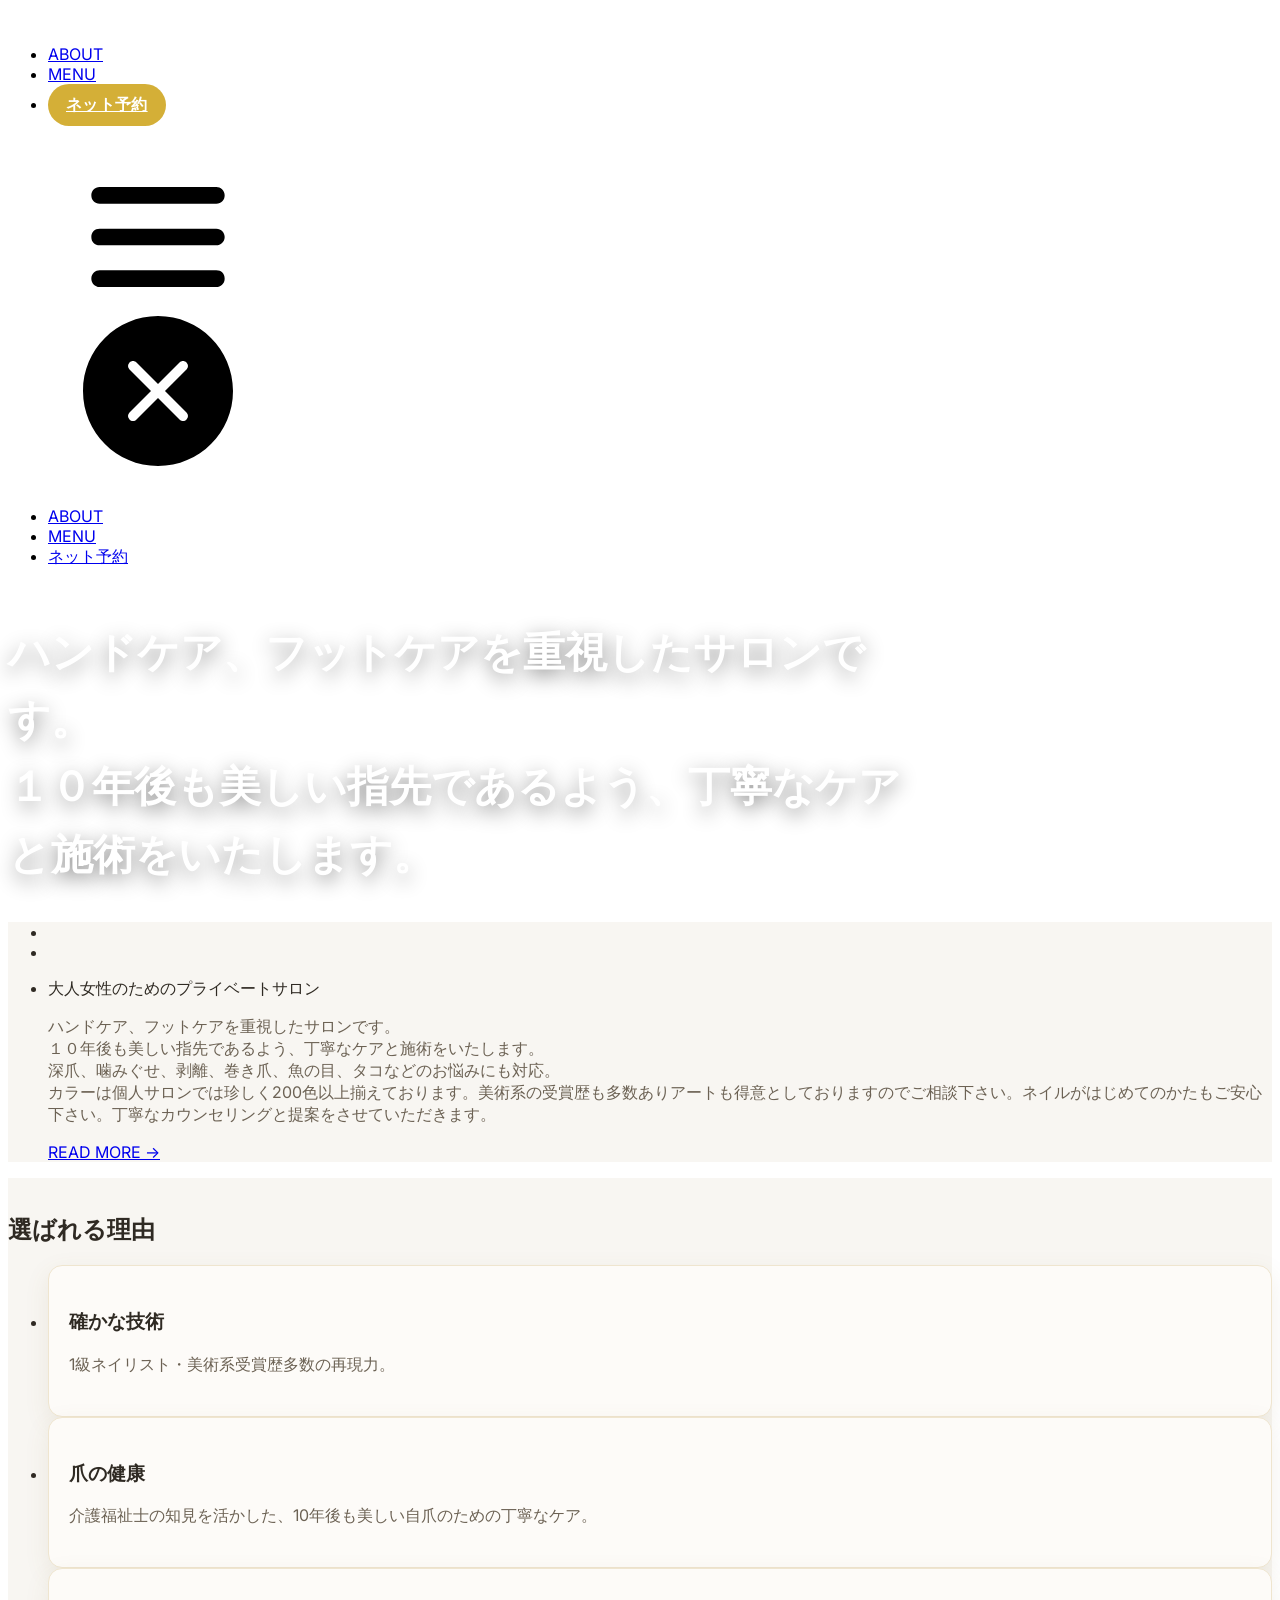
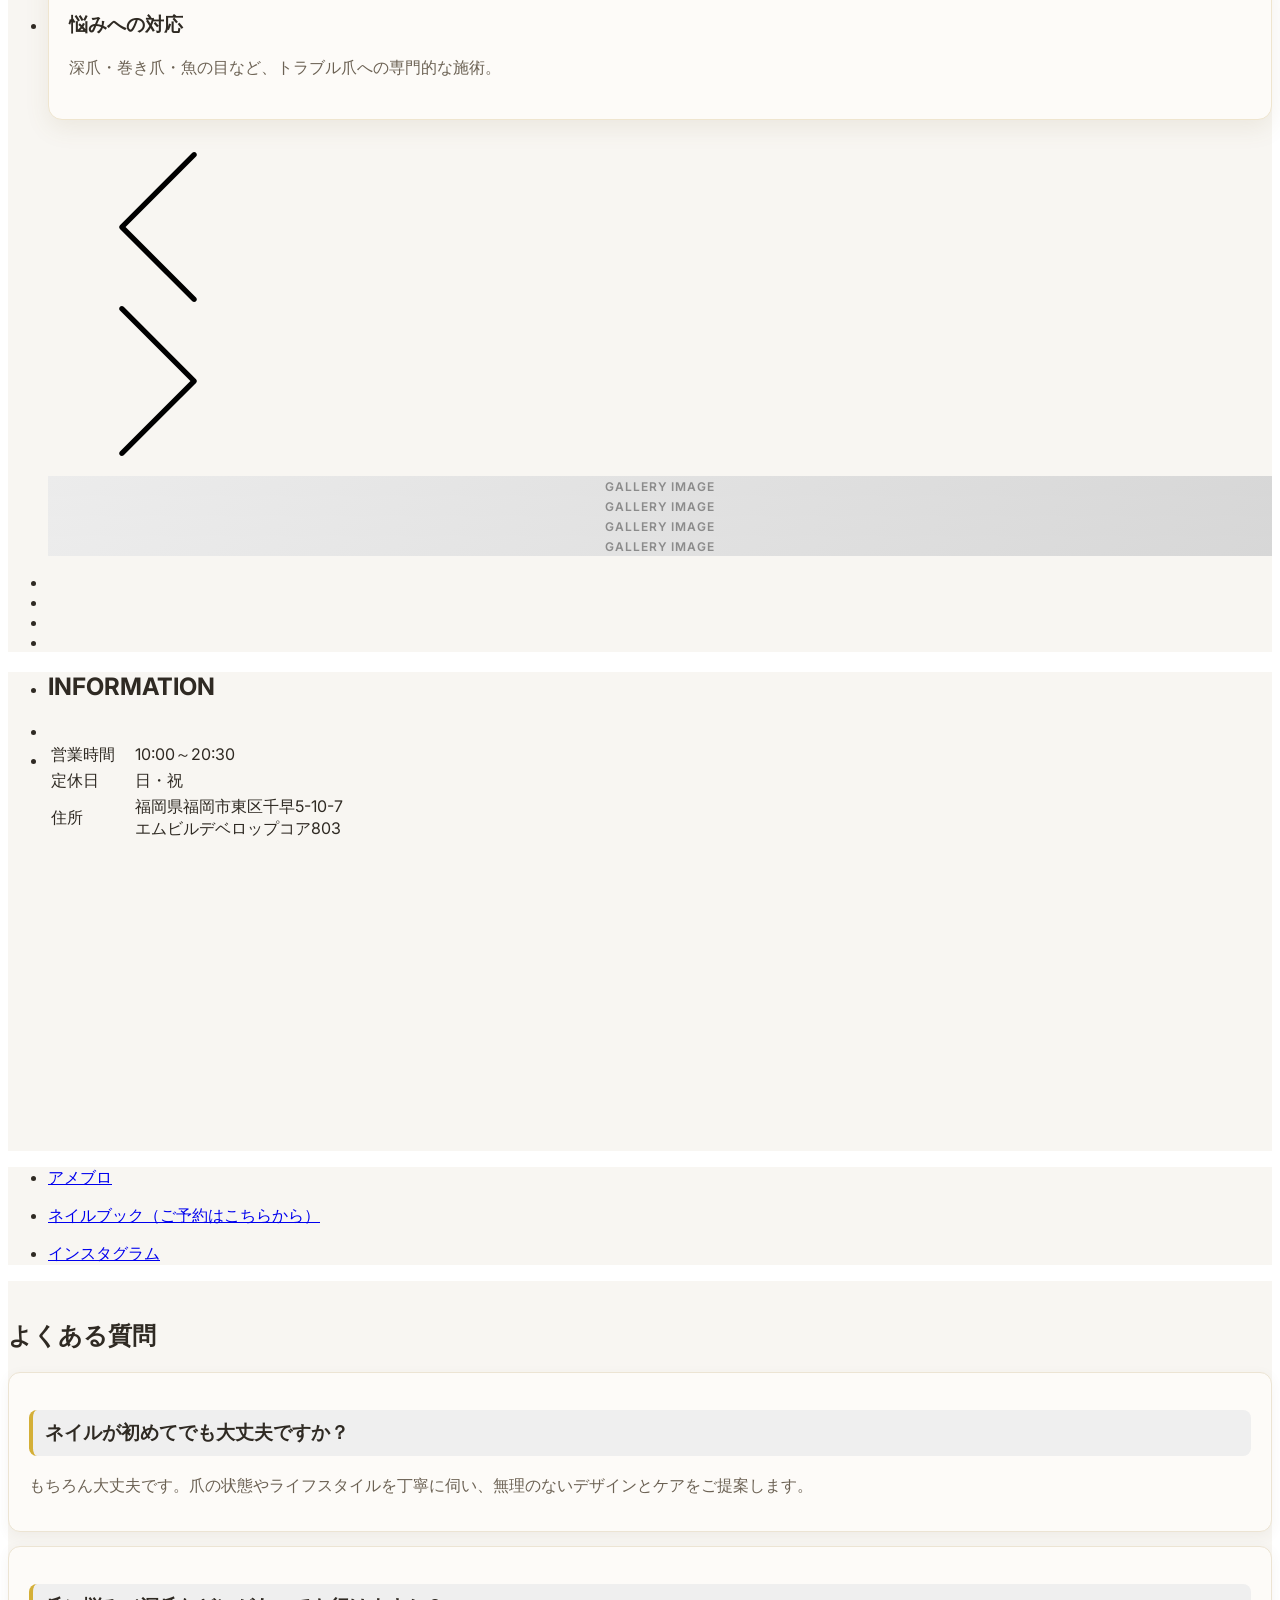
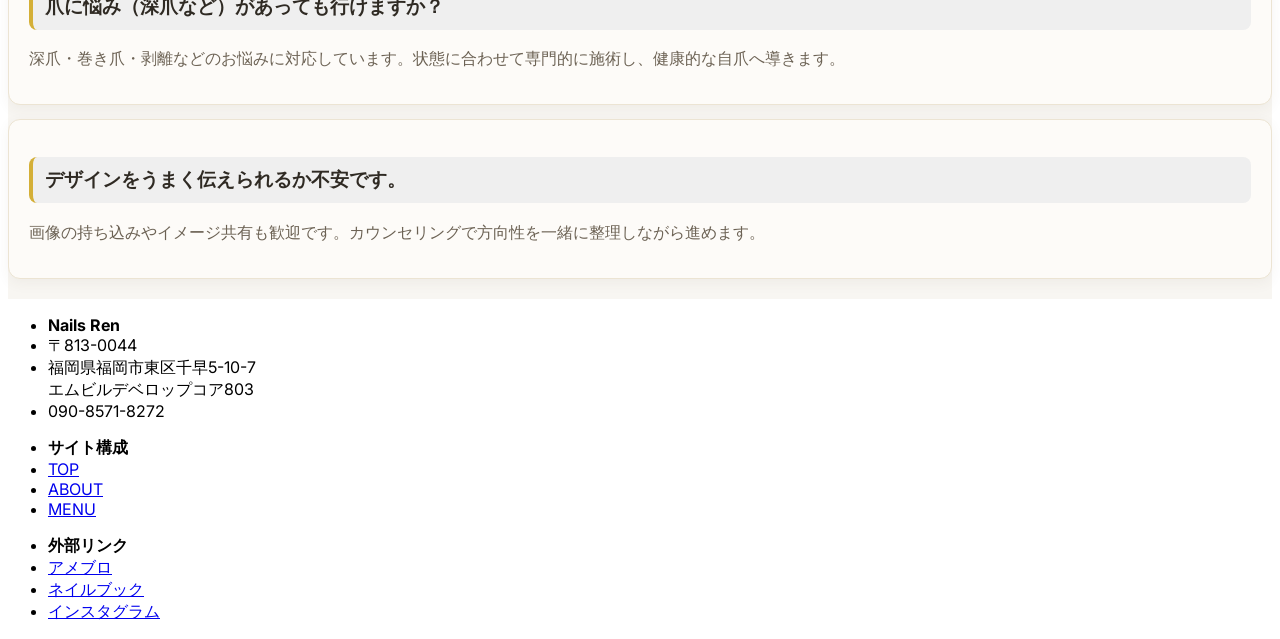
==== index.html @ 0225f2dd "Add files via upload" ====
<!doctype html>
<html>
<head>
  <meta charset="UTF-8">
  <meta name="viewport" content="width=device-width, height=device-height, initial-scale=1.0">
  <meta name="apple-mobile-web-app-capable" content="yes" />
  <base href="./">
  <title>TOP - Nails Ren</title>
  <meta property="og:title" content="TOP - Nails Ren" />
  <meta name="twitter:title" content="TOP - Nails Ren" />
  <meta name="description" content="ハンドケア、フットケアを重視したサロンです。１０年後も美しい指先であるよう、丁寧なケアと施術をいたします。" />
  <meta name="og:description" content="ハンドケア、フットケアを重視したサロンです。１０年後も美しい指先であるよう、丁寧なケアと施術をいたします。" />
  <meta name="twitter:description" content="ハンドケア、フットケアを重視したサロンです。１０年後も美しい指先であるよう、丁寧なケアと施術をいたします。" />
  <meta property="og:type" content="website" />
  <link rel="preconnect" href="https://fonts.gstatic.com/" crossorigin>
  <link href="css/slides.min.css?508341" rel="stylesheet" type="text/css">
  <link rel="stylesheet" as="font" href="https://fonts.googleapis.com/css?family=Inter:100,200,300,400,500,600,700,800,900|Material+Icons&display=swap"/>
  <style>
    .slides { font-family: 'Inter', sans-serif; }
  </style>
  <link href="nails-ren.css" rel="stylesheet" type="text/css">
</head>
<body class="slides scroll animated noPreload">
<svg id="customSvgLibrary" xmlns="http://www.w3.org/2000/svg" style="display:none">
  <symbol id="close" viewBox="0 0 30 30"><path d="M15 0c-8.3 0-15 6.7-15 15s6.7 15 15 15 15-6.7 15-15-6.7-15-15-15zm5.7 19.3c.4.4.4 1 0 1.4-.2.2-.4.3-.7.3s-.5-.1-.7-.3l-4.3-4.3-4.3 4.3c-.2.2-.4.3-.7.3s-.5-.1-.7-.3c-.4-.4-.4-1 0-1.4l4.3-4.3-4.3-4.3c-.4-.4-.4-1 0-1.4s1-.4 1.4 0l4.3 4.3 4.3-4.3c.4-.4 1-.4 1.4 0s.4 1 0 1.4l-4.3 4.3 4.3 4.3z"/></symbol>
  <symbol id="arrow-left" viewBox="0 0 29 56"><path d="M28.7.3c.4.4.4 1 0 1.4l-26.3 26.3 26.3 26.3c.4.4.4 1 0 1.4-.4.4-1 .4-1.4 0l-27-27c-.4-.4-.4-1 0-1.4l27-27c.3-.3 1-.4 1.4 0z"/></symbol>
  <symbol id="arrow-right" viewBox="0 0 29 56"><path d="M.3 55.7c-.4-.4-.4-1 0-1.4l26.3-26.3-26.3-26.3c-.4-.4-.4-1 0-1.4.4-.4 1-.4 1.4 0l27 27c.4.4.4 1 0 1.4l-27 27c-.3.3-1 .4-1.4 0z"/></symbol>
  <symbol id="menu" viewBox="0 0 18 18"><path d="M16 5h-14c-.6 0-1-.4-1-1 0-.5.4-1 1-1h14c.5 0 1 .4 1 1s-.4 1-1 1zm-14 5h14c.5 0 1-.4 1-1 0-.5-.4-1-1-1h-14c-.6 0-1 .4-1 1s.4 1 1 1zm14 3h-14c-.5 0-1 .4-1 1 0 .5.4 1 1 1h14c.5 0 1-.4 1-1s-.4-1-1-1z"/></symbol>
</svg>

<nav class="panel top white">
  <div class="sections desktop">
    <div class="left">
      <a href="index.html" class="boldest header-logo">
        <img src="./assets/img/logo.png" style="height: 50px;" alt="">
      </a>
    </div>
    <div class="right">
      <ul class="menu">
        <li class="bold"><a href="about.html">ABOUT</a></li>
        <li class="bold"><a href="menu.html">MENU</a></li>
        <li><a class="header-booking-btn bold" href="https://nailbook.jp/nail-salon/22773" target="_blank" rel="noopener noreferrer">ネット予約</a></li>
      </ul>
    </div>
  </div>
  <div class="sections compact hidden">
    <div class="left">
      <a href="index.html">
        <img src="./assets/img/logo.png" style="height: 50px;" alt="">
      </a>
    </div>
    <div class="right"><span class="button actionButton sidebarTrigger" data-sidebar-id="1"><svg><use xmlns:xlink="http://www.w3.org/1999/xlink" xlink:href="#menu"></use></svg></span></div>
  </div>
</nav>

<nav class="sidebar" data-sidebar-id="1">
  <div class="close"><svg><use xmlns:xlink="http://www.w3.org/1999/xlink" xlink:href="#close"></use></svg></div>
  <div class="content">
    <a href="index.html" class="logo">
      <img src="./assets/img/logo_w.png" style="height: 50px;" alt="">
    </a>
    <ul class="mainMenu margin-top-3">
      <li class="bold"><a href="about.html">ABOUT</a></li>
      <li class="bold"><a href="menu.html">MENU</a></li>
      <li class="bold"><a href="https://nailbook.jp/nail-salon/22773" target="_blank" rel="noopener noreferrer">ネット予約</a></li>
    </ul>
  </div>
</nav>

<section class="slide fade-6">
  <div class="content">
    <div class="container">
      <div class="wrap">
        <div class="fix-10-12">
          <div class="fix-3-12 margin-bottom-2">
            <div class="wide ae-1 fromCenter boldest logo">
              <img src="./assets/img/logo_w.png" alt="">
            </div>
          </div>
          <h1 class="hero-copy ae-2 fromBottom">
            ハンドケア、フットケアを重視したサロンです。<br>
            １０年後も美しい指先であるよう、丁寧なケアと施術をいたします。
          </h1>
        </div>
      </div>
    </div>
  </div>
  <div class="background" style="background-image:url(./assets/img/top_large.jpg)"></div>
</section>

<section class="slide whiteSlide autoHeight">
  <div class="content">
    <div class="container">
      <div class="wrap">
        <div class="fix-12-12">
          <ul class="flex fixedSpaces">
            <li class="col-6-12">
              <div class="rounded shadow ae-5 fromCenter margin-bottom-tablet-4 thumbnail image-fallback-container" data-placeholder-label="Salon Photo">
                <img class="wide fallback-image" src="./assets/img/owner.jpg" alt=""/>
              </div>
            </li>
            <li class="col-1-12"></li>
            <li class="col-5-12 left">
              <p class="ae-2 fromLeft large bold margin-bottom-1">大人女性のためのプライベートサロン</p>
              <p class="ae-3 fromLeft small margin-bottom-3"><span class="opacity-8">
                ハンドケア、フットケアを重視したサロンです。<br>
                １０年後も美しい指先であるよう、丁寧なケアと施術をいたします。<br>
                深爪、噛みぐせ、剥離、巻き爪、魚の目、タコなどのお悩みにも対応。<br>
                カラーは個人サロンでは珍しく200色以上揃えております。美術系の受賞歴も多数ありアートも得意としておりますのでご相談下さい。ネイルがはじめてのかたもご安心下さい。丁寧なカウンセリングと提案をさせていただきます。
              </span></p>
              <a href="about.html" class="button main-color rounded crop ae-4 fromCenter bolder">READ MORE →</a>
            </li>
          </ul>
        </div>
      </div>
    </div>
  </div>
</section>

<section class="slide whiteSlide autoHeight strengths-slide">
  <div class="content">
    <div class="container">
      <div class="wrap">
        <div class="fix-12-12">
          <h2 class="ae-1 fromLeft margin-bottom-3">選ばれる理由</h2>
          <ul class="flex fixedSpaces">
            <li class="col-4-12 margin-bottom-tablet-2">
              <div class="strength-card ae-2 fromBottom">
                <ion-icon name="ribbon-outline" class="strength-icon"></ion-icon>
                <h3 class="small bold margin-top-1 margin-bottom-1">確かな技術</h3>
                <p class="small opacity-8 margin-bottom-0">1級ネイリスト・美術系受賞歴多数の再現力。</p>
              </div>
            </li>
            <li class="col-4-12 margin-bottom-tablet-2">
              <div class="strength-card ae-3 fromBottom">
                <ion-icon name="leaf-outline" class="strength-icon"></ion-icon>
                <h3 class="small bold margin-top-1 margin-bottom-1">爪の健康</h3>
                <p class="small opacity-8 margin-bottom-0">介護福祉士の知見を活かした、10年後も美しい自爪のための丁寧なケア。</p>
              </div>
            </li>
            <li class="col-4-12">
              <div class="strength-card ae-4 fromBottom">
                <ion-icon name="medkit-outline" class="strength-icon"></ion-icon>
                <h3 class="small bold margin-top-1 margin-bottom-1">悩みへの対応</h3>
                <p class="small opacity-8 margin-bottom-0">深爪・巻き爪・魚の目など、トラブル爪への専門的な施術。</p>
              </div>
            </li>
          </ul>
        </div>
      </div>
    </div>
  </div>
</section>

<section class="slide whiteSlide autoHeight">
  <div class="content">
    <div class="container">
      <div class="wrap">
        <div class="fix-7-12 noSelect">
          <div class="relative">
            <div class="leftControl-82 ae-5 fromLeft" data-slider-id="82" data-slider-action="prev"><svg><use xmlns:xlink="http://www.w3.org/1999/xlink" xlink:href="#arrow-left"></use></svg></div>
            <div class="rightControl-82 ae-5 fromRight" data-slider-id="82" data-slider-action="next"><svg><use xmlns:xlink="http://www.w3.org/1999/xlink" xlink:href="#arrow-right"></use></svg></div>
            <ul class="slider clickable animated margin-bottom-2 ae-1 fadeIn" data-slider-id="82">
              <li class="selected image-fallback-container" data-placeholder-label="Gallery Image"><img class="fallback-image" src="assets/img/image1.jpg" alt=""/></li>
              <li class="image-fallback-container" data-placeholder-label="Gallery Image"><img class="fallback-image" src="assets/img/image2.jpg" alt=""/></li>
              <li class="image-fallback-container" data-placeholder-label="Gallery Image"><img class="fallback-image" src="assets/img/image3.jpg" alt=""/></li>
              <li class="image-fallback-container" data-placeholder-label="Gallery Image"><img class="fallback-image" src="assets/img/image4.jpg" alt=""/></li>
            </ul>
            <ul class="controller dots ae-3 fromBottom" data-slider-id="82">
              <li class="dot selected"></li>
              <li class="dot"></li>
              <li class="dot"></li>
              <li class="dot"></li>
            </ul>
          </div>
        </div>
      </div>
    </div>
  </div>
</section>

<section class="slide whiteSlide autoHeight">
  <div class="content">
    <div class="container">
      <div class="wrap">
        <div class="fix-12-12">
          <ul class="flex fixedSpaces verticalCenter">
            <li class="col-4-12">
              <h2 class="ae-1 margin-bottom-tablet-4">INFORMATION</h2>
            </li>
            <li class="col-1-12"></li>
            <li class="col-7-12 left">
              <table class="wide">
                <tr class="ae-2">
                  <td class="padding-top-1 padding-bottom-1" style="width: 80px;">営業時間</td>
                  <td class="padding-left-1">10:00～20:30</td>
                </tr>
                <tr class="ae-2">
                  <td class="padding-top-1 padding-bottom-1" style="width: 80px;">定休日</td>
                  <td class="padding-left-1">日・祝</td>
                </tr>
                <tr class="ae-4">
                  <td class="padding-top-1 padding-bottom-1" style="width: 80px;">住所</td>
                  <td class="padding-left-1">福岡県福岡市東区千早5-10-7<br>エムビルデベロップコア803</td>
                </tr>
                <tr class="ae-6">
                  <td colspan="2">
                    <iframe class="map wide margin-top-3" src="https://www.google.com/maps/embed?pb=!1m18!1m12!1m3!1d3321.06099990954!2d130.4388002152047!3d33.65558128071569!2m3!1f0!2f0!3f0!3m2!1i1024!2i768!4f13.1!3m3!1m2!1s0x0%3A0x59af161907b62583!2zMzPCsDM5JzIwLjEiTiAxMzDCsDI2JzI3LjYiRQ!5e0!3m2!1sja!2sjp!4v1637389106000!5m2!1sja!2sjp" frameborder="0" style="border:0; height: 300px;" allowfullscreen="" aria-hidden="false" tabindex="0"></iframe>
                  </td>
                </tr>
              </table>
            </li>
          </ul>
        </div>
      </div>
    </div>
  </div>
  <div class="background" style="background-color:var(--main-color)"></div>
</section>

<section class="slide whiteSlide autoHeight">
  <div class="content">
    <div class="container">
      <div class="wrap">
        <div class="fix-12-12">
          <ul class="flex fixedSpaces verticalCenter">
            <li class="col-4-12 margin-bottom-3">
              <a class="shadow rounded wide left padding-2" style="display: block;" target="_blank" href="https://ameblo.jp/nailsren/">
                <ion-icon name="newspaper-outline" class="link-icon"></ion-icon>
                <p class="smaller margin-bottom-0 bold">アメブロ</p>
              </a>
            </li>
            <li class="col-4-12 margin-bottom-3">
              <a class="shadow rounded wide left padding-2" style="display: block;" target="_blank" href="https://nailbook.jp/nail-salon/22773">
                <ion-icon name="book-outline" class="link-icon"></ion-icon>
                <p class="smaller margin-bottom-0 bold">ネイルブック（ご予約はこちらから）</p>
              </a>
            </li>
            <li class="col-4-12 margin-bottom-3">
              <a class="shadow rounded wide left padding-2" style="display: block;" target="_blank" href="https://www.instagram.com/ryoko_nailsren/?hl=ja">
                <ion-icon name="logo-instagram" class="link-icon"></ion-icon>
                <p class="smaller margin-bottom-0 bold">インスタグラム</p>
              </a>
            </li>
          </ul>
        </div>
      </div>
    </div>
  </div>
</section>

<section class="slide whiteSlide autoHeight faq-section">
  <div class="content">
    <div class="container">
      <div class="wrap">
        <div class="fix-10-12">
          <h2 class="ae-1 fromLeft margin-bottom-2">よくある質問</h2>
          <div class="faq-item ae-2 fromBottom">
            <h3 class="small bold margin-bottom-1">ネイルが初めてでも大丈夫ですか？</h3>
            <p class="small opacity-8 margin-bottom-0">もちろん大丈夫です。爪の状態やライフスタイルを丁寧に伺い、無理のないデザインとケアをご提案します。</p>
          </div>
          <div class="faq-item ae-3 fromBottom">
            <h3 class="small bold margin-bottom-1">爪に悩み（深爪など）があっても行けますか？</h3>
            <p class="small opacity-8 margin-bottom-0">深爪・巻き爪・剥離などのお悩みに対応しています。状態に合わせて専門的に施術し、健康的な自爪へ導きます。</p>
          </div>
          <div class="faq-item ae-4 fromBottom">
            <h3 class="small bold margin-bottom-1">デザインをうまく伝えられるか不安です。</h3>
            <p class="small opacity-8 margin-bottom-0">画像の持ち込みやイメージ共有も歓迎です。カウンセリングで方向性を一緒に整理しながら進めます。</p>
          </div>
        </div>
      </div>
    </div>
  </div>
</section>

<footer>
  <div class="flex footer-list">
    <ul class="col-4-12 padding-top-3 padding-bottom-3">
      <li class="padding-bottom-1"><strong>Nails Ren</strong></li>
      <li class="opacity-8">〒813-0044</li>
      <li class="opacity-8">福岡県福岡市東区千早5-10-7<br>エムビルデベロップコア803</li>
      <li class="opacity-8">090-8571-8272</li>
    </ul>
    <ul class="col-4-12 padding-top-3 padding-bottom-3">
      <li class="padding-bottom-1"><strong>サイト構成</strong></li>
      <li class="opacity-8"><a href="index.html">TOP</a></li>
      <li class="opacity-8"><a href="about.html">ABOUT</a></li>
      <li class="opacity-8"><a href="menu.html">MENU</a></li>
    </ul>
    <ul class="col-4-12 padding-top-3 padding-bottom-3">
      <li class="padding-bottom-1"><strong>外部リンク</strong></li>
      <li class="opacity-8"><a href="https://ameblo.jp/nailsren/" target="_blank">アメブロ</a></li>
      <li class="opacity-8"><a href="https://nailbook.jp/nail-salon/22773" target="_blank">ネイルブック</a></li>
      <li class="opacity-8"><a href="https://www.instagram.com/ryoko_nailsren/?hl=ja" target="_blank">インスタグラム</a></li>
    </ul>
  </div>
</footer>

<nav class="mobile-floating-menu">
  <a href="https://nailbook.jp/nail-salon/22773" target="_blank" rel="noopener noreferrer">
    <ion-icon name="calendar-outline"></ion-icon>
    <span>予約</span>
  </a>
  <a href="menu.html">
    <ion-icon name="grid-outline"></ion-icon>
    <span>メニュー</span>
  </a>
  <a href="https://www.instagram.com/ryoko_nailsren/?hl=ja" target="_blank" rel="noopener noreferrer">
    <ion-icon name="chatbubble-ellipses-outline"></ion-icon>
    <span>公式LINE/Instagram</span>
  </a>
</nav>

<script src="https://ajax.googleapis.com/ajax/libs/jquery/3.4.1/jquery.min.js"></script>
<script src="js/slides.min.js?508341" type="text/javascript"></script>
<script>
  document.addEventListener("DOMContentLoaded", function () {
    var fallbackImages = document.querySelectorAll(".fallback-image");
    fallbackImages.forEach(function (img) {
      img.addEventListener("error", function () {
        var container = img.closest(".image-fallback-container");
        if (container) {
          container.classList.add("is-missing-image");
        }
      }, { once: true });

      if (img.complete && img.naturalWidth === 0) {
        var container = img.closest(".image-fallback-container");
        if (container) {
          container.classList.add("is-missing-image");
        }
      }
    });
  });
</script>
<script type="module" src="https://unpkg.com/ionicons@5.5.2/dist/ionicons/ionicons.esm.js"></script>
<script nomodule src="https://unpkg.com/ionicons@5.5.2/dist/ionicons/ionicons.js"></script>

</body>
</html>
---- nails-ren.css ----
:root {
  --bg-offwhite: #f8f6f2;
  --surface-offwhite: #fdfbf8;
  --text-main: #2f2a23;
  --text-sub: #6c6254;
  --accent-gold: #d4af37;
  --accent-gold-soft: #e4c86f;
  --accent-gold-deep: #b8952f;
  --booking-color: var(--accent-gold);
  --booking-color-hover: var(--accent-gold-soft);
}

.whiteSlide {
  background: var(--bg-offwhite);
  color: var(--text-main);
}

.whiteSlide .opacity-8 {
  color: var(--text-sub);
  opacity: 1;
}

.header-booking-btn {
  display: inline-block;
  padding: 10px 18px;
  border-radius: 999px;
  background: var(--booking-color);
  color: #fff !important;
  font-weight: 700;
  letter-spacing: 0.02em;
  transition: background 0.2s ease, transform 0.2s ease;
}

.header-booking-btn:hover {
  background: var(--booking-color-hover);
  transform: translateY(-1px);
}

.hero-copy {
  color: #fff;
  font-weight: 700;
  line-height: 1.6;
  text-shadow: 0 6px 20px rgba(0, 0, 0, 0.45);
  font-size: clamp(22px, 3.5vw, 42px);
  margin-top: 14px;
  max-width: 920px;
}

.strengths-slide .wrap {
  padding-top: 16px;
  padding-bottom: 16px;
}

.strength-card {
  height: 100%;
  border: 1px solid #efe5cf;
  border-radius: 14px;
  background: var(--surface-offwhite);
  box-shadow: 0 8px 24px rgba(130, 110, 60, 0.1);
  padding: 24px 20px;
}

.strength-icon {
  font-size: 34px;
  color: var(--accent-gold-deep);
}

.faq-section .wrap {
  padding-top: 20px;
  padding-bottom: 20px;
}

.faq-item {
  border: 1px solid #ece4d3;
  border-radius: 12px;
  background: var(--surface-offwhite);
  padding: 18px 20px;
  margin-bottom: 14px;
  box-shadow: 0 4px 14px rgba(85, 71, 44, 0.06);
}

.faq-item h3 {
  background: #efefef;
  border-left: 4px solid var(--accent-gold);
  border-radius: 8px;
  padding: 10px 12px;
  color: var(--text-main);
}

.faq-item:last-child {
  margin-bottom: 0;
}

.mobile-floating-menu {
  display: none;
}

.image-fallback-container {
  position: relative;
  background: linear-gradient(145deg, #e8e8e8, #dcdcdc);
  overflow: hidden;
}

.fallback-image {
  display: block;
  width: 100%;
  height: auto;
}

.is-missing-image .fallback-image {
  opacity: 0;
}

.image-fallback-container.is-missing-image::before {
  content: "";
  position: absolute;
  inset: 0;
  background: linear-gradient(145deg, #ececec, #d7d7d7);
}

.image-fallback-container.is-missing-image::after {
  content: attr(data-placeholder-label);
  position: absolute;
  top: 50%;
  left: 50%;
  transform: translate(-50%, -50%);
  color: #8b8b8b;
  font-size: 12px;
  letter-spacing: 0.08em;
  text-transform: uppercase;
  font-weight: 600;
  white-space: nowrap;
}

.button,
button,
[type="button"],
[type="submit"],
a.button,
.header-booking-btn,
.mobile-floating-menu a {
  transition: background-color 0.35s ease, color 0.35s ease, filter 0.35s ease, box-shadow 0.35s ease, transform 0.35s ease;
}

.button:hover,
button:hover,
[type="button"]:hover,
[type="submit"]:hover,
a.button:hover,
.header-booking-btn:hover,
.mobile-floating-menu a:hover {
  filter: brightness(1.08);
}

@media (max-width: 768px) {
  body {
    padding-bottom: 64px;
  }

  .hero-copy {
    font-size: 21px;
    line-height: 1.85;
    letter-spacing: 0.01em;
  }

  .strengths-slide .flex.fixedSpaces > li {
    width: 100%;
    max-width: 100%;
    flex: 0 0 100%;
    margin-bottom: 14px;
  }

  .strengths-slide .flex.fixedSpaces > li:last-child {
    margin-bottom: 0;
  }

  .mobile-floating-menu {
    position: fixed;
    left: 0;
    right: 0;
    bottom: 0;
    z-index: 9999;
    display: grid;
    grid-template-columns: repeat(3, 1fr);
    border-top: 1px solid #e9dfc8;
    background: var(--surface-offwhite);
    box-shadow: 0 -6px 18px rgba(83, 67, 37, 0.12);
  }

  .mobile-floating-menu a {
    display: flex;
    flex-direction: column;
    align-items: center;
    justify-content: center;
    gap: 3px;
    min-height: 56px;
    color: var(--text-main);
    text-decoration: none;
    font-size: 10px;
    font-weight: 700;
    line-height: 1.2;
    padding: 4px 4px;
  }

  .mobile-floating-menu a:first-child {
    color: var(--accent-gold-deep);
    background: rgba(212, 175, 55, 0.08);
  }

  .mobile-floating-menu ion-icon {
    font-size: 24px;
  }
}
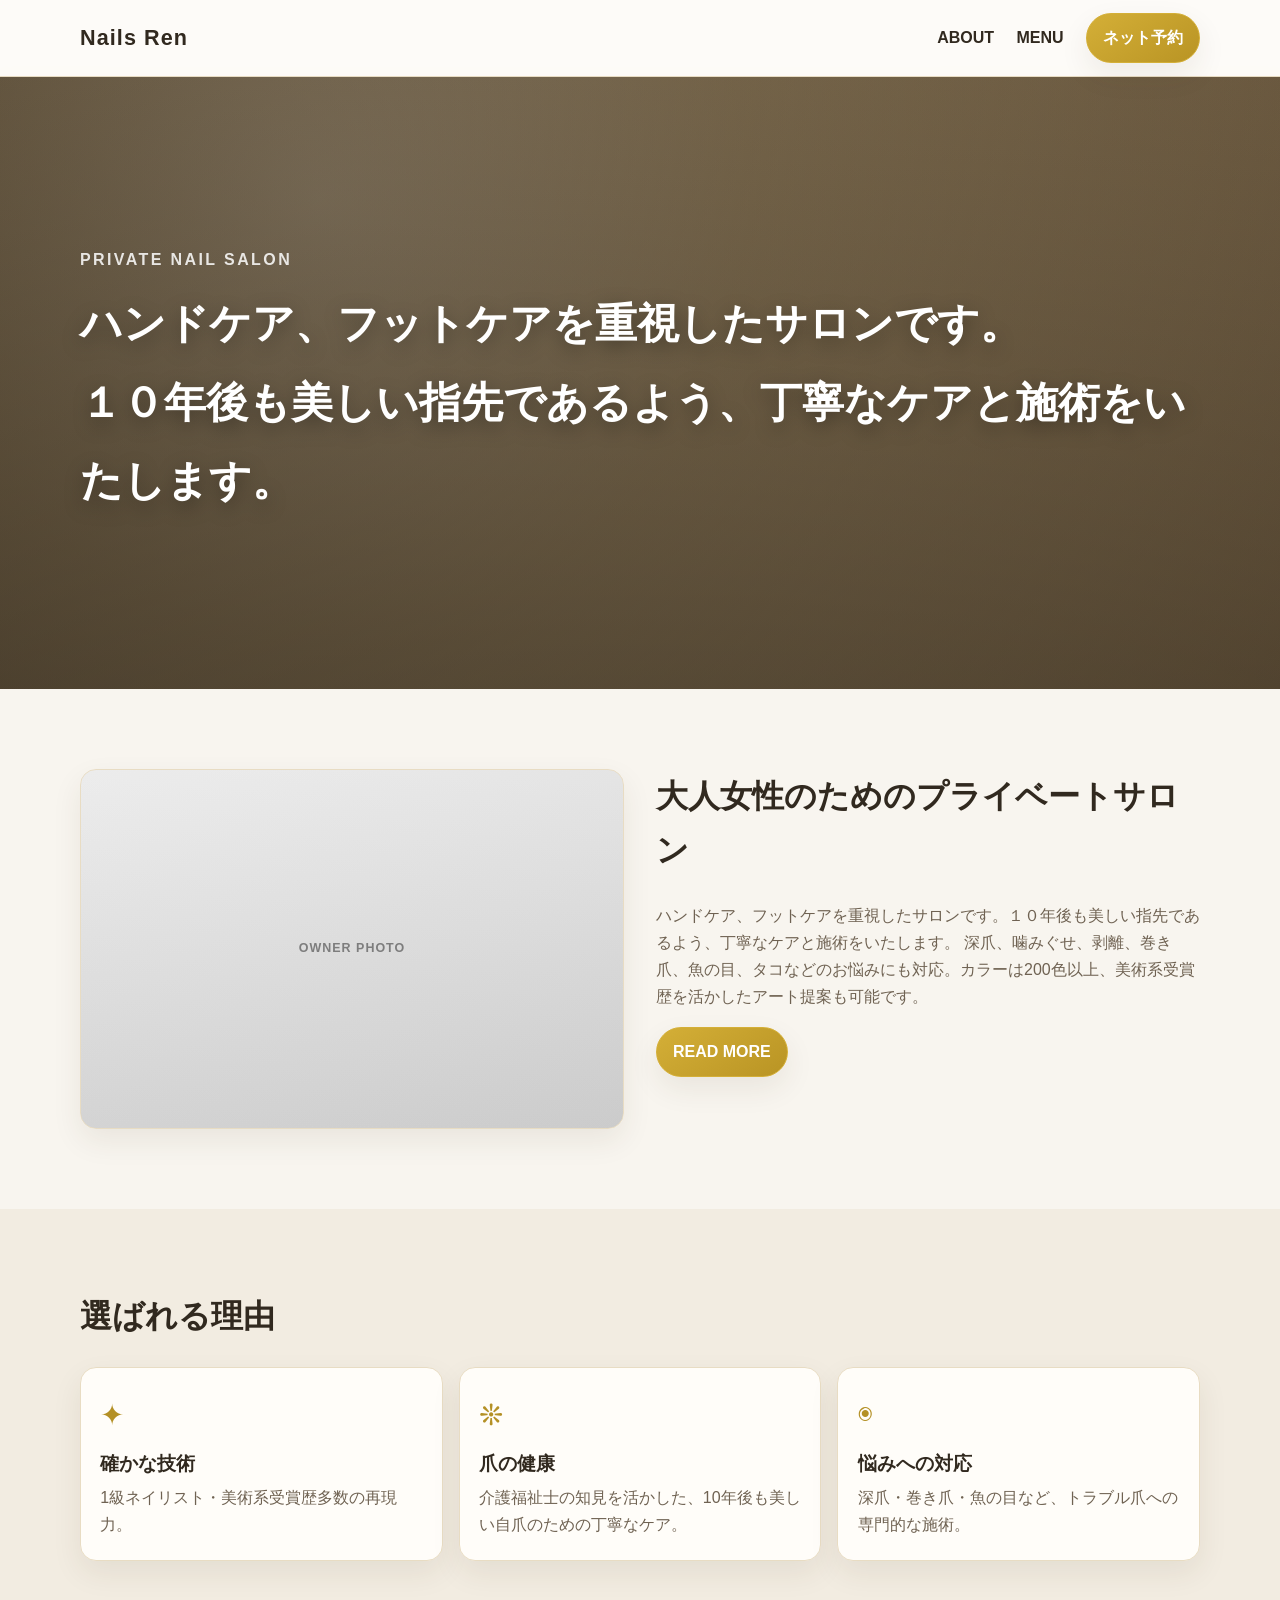
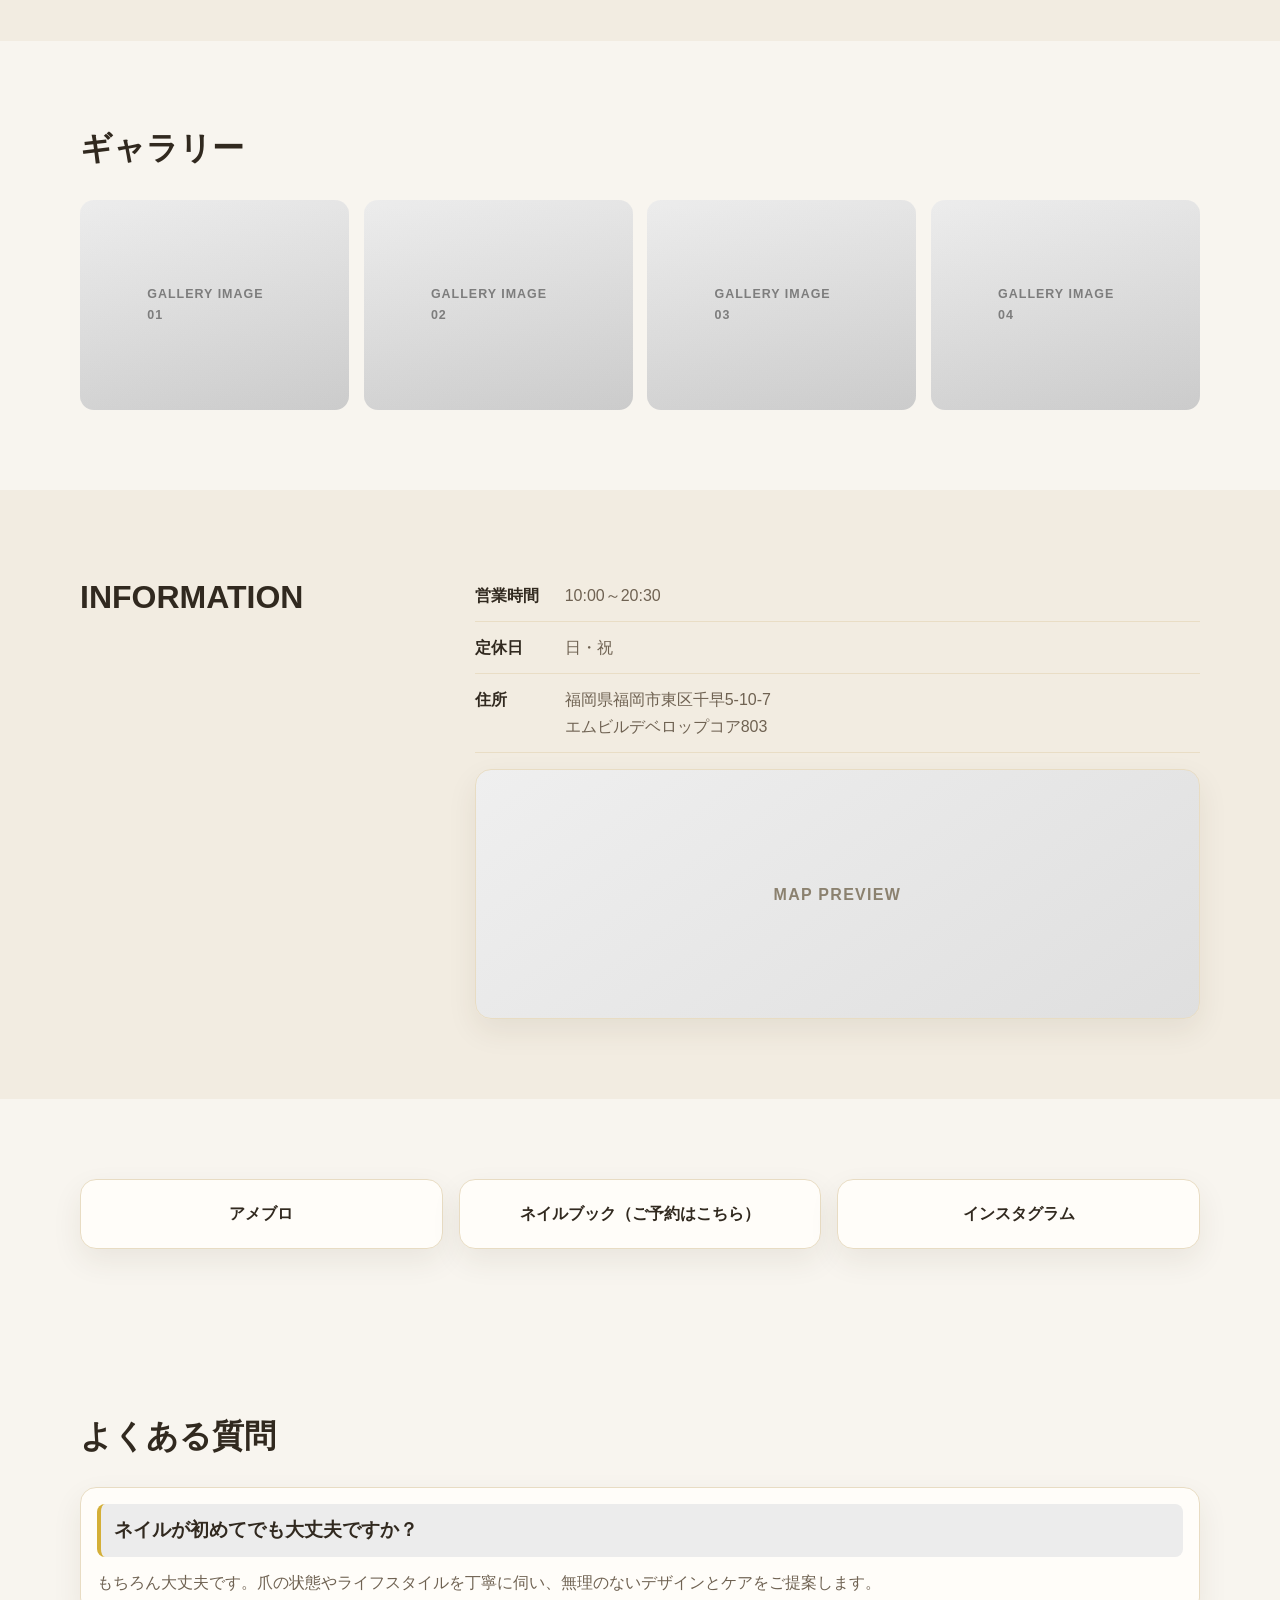
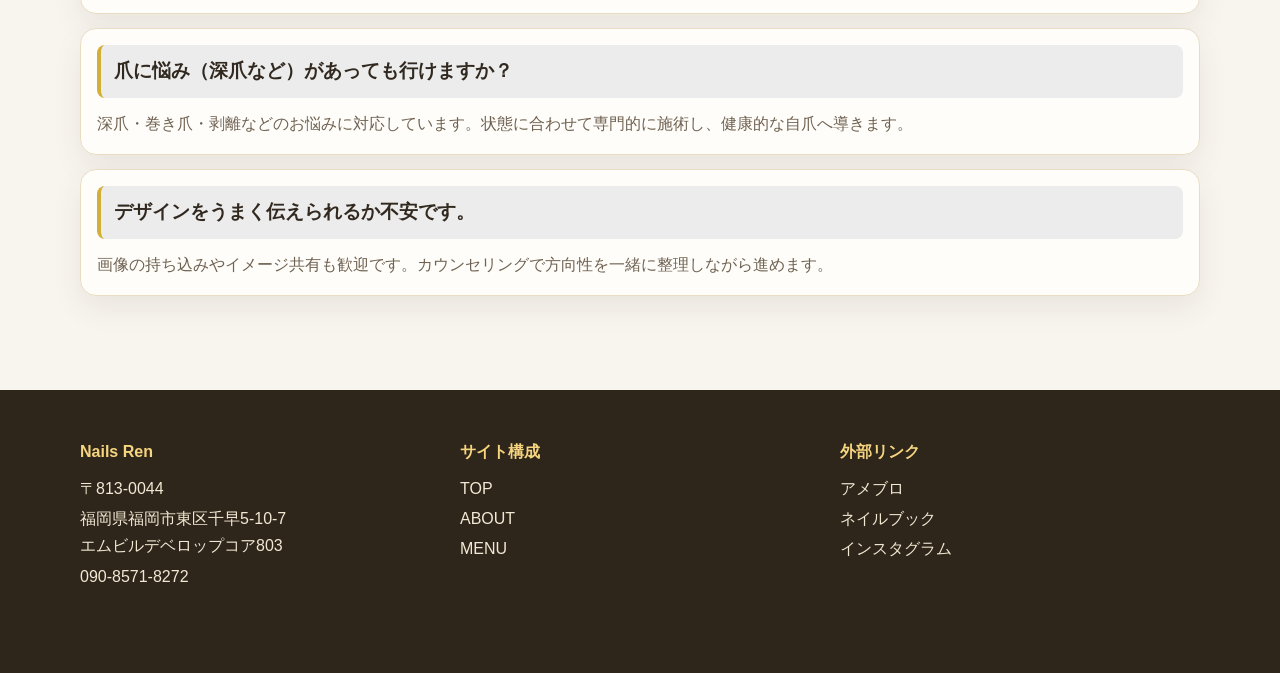
==== commit 6083a3a5: "Add files via upload" ====
--- a/index.html
+++ b/index.html
@@ -1,340 +1,169 @@
 <!doctype html>
-<html>
+<html lang="ja">
 <head>
   <meta charset="UTF-8">
-  <meta name="viewport" content="width=device-width, height=device-height, initial-scale=1.0">
-  <meta name="apple-mobile-web-app-capable" content="yes" />
-  <base href="./">
+  <meta name="viewport" content="width=device-width, initial-scale=1.0">
   <title>TOP - Nails Ren</title>
-  <meta property="og:title" content="TOP - Nails Ren" />
-  <meta name="twitter:title" content="TOP - Nails Ren" />
-  <meta name="description" content="ハンドケア、フットケアを重視したサロンです。１０年後も美しい指先であるよう、丁寧なケアと施術をいたします。" />
-  <meta name="og:description" content="ハンドケア、フットケアを重視したサロンです。１０年後も美しい指先であるよう、丁寧なケアと施術をいたします。" />
-  <meta name="twitter:description" content="ハンドケア、フットケアを重視したサロンです。１０年後も美しい指先であるよう、丁寧なケアと施術をいたします。" />
-  <meta property="og:type" content="website" />
-  <link rel="preconnect" href="https://fonts.gstatic.com/" crossorigin>
-  <link href="css/slides.min.css?508341" rel="stylesheet" type="text/css">
-  <link rel="stylesheet" as="font" href="https://fonts.googleapis.com/css?family=Inter:100,200,300,400,500,600,700,800,900|Material+Icons&display=swap"/>
-  <style>
-    .slides { font-family: 'Inter', sans-serif; }
-  </style>
-  <link href="nails-ren.css" rel="stylesheet" type="text/css">
+  <meta name="description" content="ハンドケア、フットケアを重視したサロンです。１０年後も美しい指先であるよう、丁寧なケアと施術をいたします。">
+  <meta property="og:title" content="TOP - Nails Ren">
+  <meta property="og:description" content="ハンドケア、フットケアを重視したサロンです。１０年後も美しい指先であるよう、丁寧なケアと施術をいたします。">
+  <meta property="og:type" content="website">
+  <link rel="stylesheet" href="style.css">
 </head>
-<body class="slides scroll animated noPreload">
-<svg id="customSvgLibrary" xmlns="http://www.w3.org/2000/svg" style="display:none">
-  <symbol id="close" viewBox="0 0 30 30"><path d="M15 0c-8.3 0-15 6.7-15 15s6.7 15 15 15 15-6.7 15-15-6.7-15-15-15zm5.7 19.3c.4.4.4 1 0 1.4-.2.2-.4.3-.7.3s-.5-.1-.7-.3l-4.3-4.3-4.3 4.3c-.2.2-.4.3-.7.3s-.5-.1-.7-.3c-.4-.4-.4-1 0-1.4l4.3-4.3-4.3-4.3c-.4-.4-.4-1 0-1.4s1-.4 1.4 0l4.3 4.3 4.3-4.3c.4-.4 1-.4 1.4 0s.4 1 0 1.4l-4.3 4.3 4.3 4.3z"/></symbol>
-  <symbol id="arrow-left" viewBox="0 0 29 56"><path d="M28.7.3c.4.4.4 1 0 1.4l-26.3 26.3 26.3 26.3c.4.4.4 1 0 1.4-.4.4-1 .4-1.4 0l-27-27c-.4-.4-.4-1 0-1.4l27-27c.3-.3 1-.4 1.4 0z"/></symbol>
-  <symbol id="arrow-right" viewBox="0 0 29 56"><path d="M.3 55.7c-.4-.4-.4-1 0-1.4l26.3-26.3-26.3-26.3c-.4-.4-.4-1 0-1.4.4-.4 1-.4 1.4 0l27 27c.4.4.4 1 0 1.4l-27 27c-.3.3-1 .4-1.4 0z"/></symbol>
-  <symbol id="menu" viewBox="0 0 18 18"><path d="M16 5h-14c-.6 0-1-.4-1-1 0-.5.4-1 1-1h14c.5 0 1 .4 1 1s-.4 1-1 1zm-14 5h14c.5 0 1-.4 1-1 0-.5-.4-1-1-1h-14c-.6 0-1 .4-1 1s.4 1 1 1zm14 3h-14c-.5 0-1 .4-1 1 0 .5.4 1 1 1h14c.5 0 1-.4 1-1s-.4-1-1-1z"/></symbol>
-</svg>
+<body>
+  <header class="site-header reveal">
+    <div class="container nav-inner">
+      <a class="logo" href="index.html">Nails Ren</a>
+      <nav class="desktop-nav" aria-label="メインメニュー">
+        <a href="about.html">ABOUT</a>
+        <a href="menu.html">MENU</a>
+        <a class="btn btn-booking" href="https://nailbook.jp/nail-salon/22773" target="_blank" rel="noopener noreferrer">ネット予約</a>
+      </nav>
 
-<nav class="panel top white">
-  <div class="sections desktop">
-    <div class="left">
-      <a href="index.html" class="boldest header-logo">
-        <img src="./assets/img/logo.png" style="height: 50px;" alt="">
-      </a>
+      <details class="mobile-menu">
+        <summary aria-label="メニューを開く">
+          <span></span><span></span><span></span>
+        </summary>
+        <nav class="mobile-drawer" aria-label="モバイルメニュー">
+          <a href="about.html">ABOUT</a>
+          <a href="menu.html">MENU</a>
+          <a href="https://nailbook.jp/nail-salon/22773" target="_blank" rel="noopener noreferrer">ネット予約</a>
+        </nav>
+      </details>
     </div>
-    <div class="right">
-      <ul class="menu">
-        <li class="bold"><a href="about.html">ABOUT</a></li>
-        <li class="bold"><a href="menu.html">MENU</a></li>
-        <li><a class="header-booking-btn bold" href="https://nailbook.jp/nail-salon/22773" target="_blank" rel="noopener noreferrer">ネット予約</a></li>
-      </ul>
-    </div>
-  </div>
-  <div class="sections compact hidden">
-    <div class="left">
-      <a href="index.html">
-        <img src="./assets/img/logo.png" style="height: 50px;" alt="">
-      </a>
-    </div>
-    <div class="right"><span class="button actionButton sidebarTrigger" data-sidebar-id="1"><svg><use xmlns:xlink="http://www.w3.org/1999/xlink" xlink:href="#menu"></use></svg></span></div>
-  </div>
-</nav>
+  </header>
 
-<nav class="sidebar" data-sidebar-id="1">
-  <div class="close"><svg><use xmlns:xlink="http://www.w3.org/1999/xlink" xlink:href="#close"></use></svg></div>
-  <div class="content">
-    <a href="index.html" class="logo">
-      <img src="./assets/img/logo_w.png" style="height: 50px;" alt="">
-    </a>
-    <ul class="mainMenu margin-top-3">
-      <li class="bold"><a href="about.html">ABOUT</a></li>
-      <li class="bold"><a href="menu.html">MENU</a></li>
-      <li class="bold"><a href="https://nailbook.jp/nail-salon/22773" target="_blank" rel="noopener noreferrer">ネット予約</a></li>
-    </ul>
-  </div>
-</nav>
+  <main>
+    <section class="hero">
+      <div class="hero-overlay"></div>
+      <div class="container hero-content reveal delay-1">
+        <p class="hero-kicker">Private Nail Salon</p>
+        <h1>
+          ハンドケア、フットケアを重視したサロンです。<br>
+          １０年後も美しい指先であるよう、丁寧なケアと施術をいたします。
+        </h1>
+      </div>
+    </section>
 
-<section class="slide fade-6">
-  <div class="content">
-    <div class="container">
-      <div class="wrap">
-        <div class="fix-10-12">
-          <div class="fix-3-12 margin-bottom-2">
-            <div class="wide ae-1 fromCenter boldest logo">
-              <img src="./assets/img/logo_w.png" alt="">
-            </div>
-          </div>
-          <h1 class="hero-copy ae-2 fromBottom">
-            ハンドケア、フットケアを重視したサロンです。<br>
-            １０年後も美しい指先であるよう、丁寧なケアと施術をいたします。
-          </h1>
+    <section class="section">
+      <div class="container two-col">
+        <div class="media-card reveal delay-1 photo-placeholder" role="img" aria-label="オーナー写真プレースホルダー" data-label="Owner Photo"></div>
+        <div class="text-card reveal delay-2">
+          <h2>大人女性のためのプライベートサロン</h2>
+          <p>
+            ハンドケア、フットケアを重視したサロンです。１０年後も美しい指先であるよう、丁寧なケアと施術をいたします。
+            深爪、噛みぐせ、剥離、巻き爪、魚の目、タコなどのお悩みにも対応。カラーは200色以上、美術系受賞歴を活かしたアート提案も可能です。
+          </p>
+          <a href="about.html" class="btn">READ MORE</a>
         </div>
       </div>
-    </div>
-  </div>
-  <div class="background" style="background-image:url(./assets/img/top_large.jpg)"></div>
-</section>
+    </section>
 
-<section class="slide whiteSlide autoHeight">
-  <div class="content">
-    <div class="container">
-      <div class="wrap">
-        <div class="fix-12-12">
-          <ul class="flex fixedSpaces">
-            <li class="col-6-12">
-              <div class="rounded shadow ae-5 fromCenter margin-bottom-tablet-4 thumbnail image-fallback-container" data-placeholder-label="Salon Photo">
-                <img class="wide fallback-image" src="./assets/img/owner.jpg" alt=""/>
-              </div>
-            </li>
-            <li class="col-1-12"></li>
-            <li class="col-5-12 left">
-              <p class="ae-2 fromLeft large bold margin-bottom-1">大人女性のためのプライベートサロン</p>
-              <p class="ae-3 fromLeft small margin-bottom-3"><span class="opacity-8">
-                ハンドケア、フットケアを重視したサロンです。<br>
-                １０年後も美しい指先であるよう、丁寧なケアと施術をいたします。<br>
-                深爪、噛みぐせ、剥離、巻き爪、魚の目、タコなどのお悩みにも対応。<br>
-                カラーは個人サロンでは珍しく200色以上揃えております。美術系の受賞歴も多数ありアートも得意としておりますのでご相談下さい。ネイルがはじめてのかたもご安心下さい。丁寧なカウンセリングと提案をさせていただきます。
-              </span></p>
-              <a href="about.html" class="button main-color rounded crop ae-4 fromCenter bolder">READ MORE →</a>
-            </li>
-          </ul>
+    <section class="section muted">
+      <div class="container">
+        <h2 class="reveal">選ばれる理由</h2>
+        <div class="strength-grid">
+          <article class="strength-card reveal delay-1">
+            <div class="strength-icon">✦</div>
+            <h3>確かな技術</h3>
+            <p>1級ネイリスト・美術系受賞歴多数の再現力。</p>
+          </article>
+          <article class="strength-card reveal delay-2">
+            <div class="strength-icon">❊</div>
+            <h3>爪の健康</h3>
+            <p>介護福祉士の知見を活かした、10年後も美しい自爪のための丁寧なケア。</p>
+          </article>
+          <article class="strength-card reveal delay-3">
+            <div class="strength-icon">◉</div>
+            <h3>悩みへの対応</h3>
+            <p>深爪・巻き爪・魚の目など、トラブル爪への専門的な施術。</p>
+          </article>
         </div>
       </div>
-    </div>
-  </div>
-</section>
+    </section>
 
-<section class="slide whiteSlide autoHeight strengths-slide">
-  <div class="content">
-    <div class="container">
-      <div class="wrap">
-        <div class="fix-12-12">
-          <h2 class="ae-1 fromLeft margin-bottom-3">選ばれる理由</h2>
-          <ul class="flex fixedSpaces">
-            <li class="col-4-12 margin-bottom-tablet-2">
-              <div class="strength-card ae-2 fromBottom">
-                <ion-icon name="ribbon-outline" class="strength-icon"></ion-icon>
-                <h3 class="small bold margin-top-1 margin-bottom-1">確かな技術</h3>
-                <p class="small opacity-8 margin-bottom-0">1級ネイリスト・美術系受賞歴多数の再現力。</p>
-              </div>
-            </li>
-            <li class="col-4-12 margin-bottom-tablet-2">
-              <div class="strength-card ae-3 fromBottom">
-                <ion-icon name="leaf-outline" class="strength-icon"></ion-icon>
-                <h3 class="small bold margin-top-1 margin-bottom-1">爪の健康</h3>
-                <p class="small opacity-8 margin-bottom-0">介護福祉士の知見を活かした、10年後も美しい自爪のための丁寧なケア。</p>
-              </div>
-            </li>
-            <li class="col-4-12">
-              <div class="strength-card ae-4 fromBottom">
-                <ion-icon name="medkit-outline" class="strength-icon"></ion-icon>
-                <h3 class="small bold margin-top-1 margin-bottom-1">悩みへの対応</h3>
-                <p class="small opacity-8 margin-bottom-0">深爪・巻き爪・魚の目など、トラブル爪への専門的な施術。</p>
-              </div>
-            </li>
-          </ul>
+    <section class="section">
+      <div class="container">
+        <h2 class="reveal">ギャラリー</h2>
+        <div class="gallery-grid">
+          <div class="gallery-item photo-placeholder reveal delay-1" data-label="Gallery Image 01" role="img" aria-label="ギャラリー画像1プレースホルダー"></div>
+          <div class="gallery-item photo-placeholder reveal delay-2" data-label="Gallery Image 02" role="img" aria-label="ギャラリー画像2プレースホルダー"></div>
+          <div class="gallery-item photo-placeholder reveal delay-3" data-label="Gallery Image 03" role="img" aria-label="ギャラリー画像3プレースホルダー"></div>
+          <div class="gallery-item photo-placeholder reveal delay-4" data-label="Gallery Image 04" role="img" aria-label="ギャラリー画像4プレースホルダー"></div>
         </div>
       </div>
-    </div>
-  </div>
-</section>
+    </section>
 
-<section class="slide whiteSlide autoHeight">
-  <div class="content">
-    <div class="container">
-      <div class="wrap">
-        <div class="fix-7-12 noSelect">
-          <div class="relative">
-            <div class="leftControl-82 ae-5 fromLeft" data-slider-id="82" data-slider-action="prev"><svg><use xmlns:xlink="http://www.w3.org/1999/xlink" xlink:href="#arrow-left"></use></svg></div>
-            <div class="rightControl-82 ae-5 fromRight" data-slider-id="82" data-slider-action="next"><svg><use xmlns:xlink="http://www.w3.org/1999/xlink" xlink:href="#arrow-right"></use></svg></div>
-            <ul class="slider clickable animated margin-bottom-2 ae-1 fadeIn" data-slider-id="82">
-              <li class="selected image-fallback-container" data-placeholder-label="Gallery Image"><img class="fallback-image" src="assets/img/image1.jpg" alt=""/></li>
-              <li class="image-fallback-container" data-placeholder-label="Gallery Image"><img class="fallback-image" src="assets/img/image2.jpg" alt=""/></li>
-              <li class="image-fallback-container" data-placeholder-label="Gallery Image"><img class="fallback-image" src="assets/img/image3.jpg" alt=""/></li>
-              <li class="image-fallback-container" data-placeholder-label="Gallery Image"><img class="fallback-image" src="assets/img/image4.jpg" alt=""/></li>
-            </ul>
-            <ul class="controller dots ae-3 fromBottom" data-slider-id="82">
-              <li class="dot selected"></li>
-              <li class="dot"></li>
-              <li class="dot"></li>
-              <li class="dot"></li>
-            </ul>
-          </div>
+    <section class="section muted">
+      <div class="container info-grid">
+        <div class="reveal">
+          <h2>INFORMATION</h2>
+        </div>
+        <div class="reveal delay-1">
+          <dl class="info-list">
+            <div><dt>営業時間</dt><dd>10:00～20:30</dd></div>
+            <div><dt>定休日</dt><dd>日・祝</dd></div>
+            <div><dt>住所</dt><dd>福岡県福岡市東区千早5-10-7<br>エムビルデベロップコア803</dd></div>
+          </dl>
+          <div class="map-placeholder" role="img" aria-label="地図プレースホルダー">MAP PREVIEW</div>
         </div>
       </div>
-    </div>
-  </div>
-</section>
+    </section>
 
-<section class="slide whiteSlide autoHeight">
-  <div class="content">
-    <div class="container">
-      <div class="wrap">
-        <div class="fix-12-12">
-          <ul class="flex fixedSpaces verticalCenter">
-            <li class="col-4-12">
-              <h2 class="ae-1 margin-bottom-tablet-4">INFORMATION</h2>
-            </li>
-            <li class="col-1-12"></li>
-            <li class="col-7-12 left">
-              <table class="wide">
-                <tr class="ae-2">
-                  <td class="padding-top-1 padding-bottom-1" style="width: 80px;">営業時間</td>
-                  <td class="padding-left-1">10:00～20:30</td>
-                </tr>
-                <tr class="ae-2">
-                  <td class="padding-top-1 padding-bottom-1" style="width: 80px;">定休日</td>
-                  <td class="padding-left-1">日・祝</td>
-                </tr>
-                <tr class="ae-4">
-                  <td class="padding-top-1 padding-bottom-1" style="width: 80px;">住所</td>
-                  <td class="padding-left-1">福岡県福岡市東区千早5-10-7<br>エムビルデベロップコア803</td>
-                </tr>
-                <tr class="ae-6">
-                  <td colspan="2">
-                    <iframe class="map wide margin-top-3" src="https://www.google.com/maps/embed?pb=!1m18!1m12!1m3!1d3321.06099990954!2d130.4388002152047!3d33.65558128071569!2m3!1f0!2f0!3f0!3m2!1i1024!2i768!4f13.1!3m3!1m2!1s0x0%3A0x59af161907b62583!2zMzPCsDM5JzIwLjEiTiAxMzDCsDI2JzI3LjYiRQ!5e0!3m2!1sja!2sjp!4v1637389106000!5m2!1sja!2sjp" frameborder="0" style="border:0; height: 300px;" allowfullscreen="" aria-hidden="false" tabindex="0"></iframe>
-                  </td>
-                </tr>
-              </table>
-            </li>
-          </ul>
-        </div>
+    <section class="section">
+      <div class="container link-grid">
+        <a class="link-card reveal delay-1" target="_blank" href="https://ameblo.jp/nailsren/" rel="noopener noreferrer">アメブロ</a>
+        <a class="link-card reveal delay-2" target="_blank" href="https://nailbook.jp/nail-salon/22773" rel="noopener noreferrer">ネイルブック（ご予約はこちら）</a>
+        <a class="link-card reveal delay-3" target="_blank" href="https://www.instagram.com/ryoko_nailsren/?hl=ja" rel="noopener noreferrer">インスタグラム</a>
+      </div>
+    </section>
+
+    <section class="section faq">
+      <div class="container">
+        <h2 class="reveal">よくある質問</h2>
+        <article class="faq-item reveal delay-1">
+          <h3>ネイルが初めてでも大丈夫ですか？</h3>
+          <p>もちろん大丈夫です。爪の状態やライフスタイルを丁寧に伺い、無理のないデザインとケアをご提案します。</p>
+        </article>
+        <article class="faq-item reveal delay-2">
+          <h3>爪に悩み（深爪など）があっても行けますか？</h3>
+          <p>深爪・巻き爪・剥離などのお悩みに対応しています。状態に合わせて専門的に施術し、健康的な自爪へ導きます。</p>
+        </article>
+        <article class="faq-item reveal delay-3">
+          <h3>デザインをうまく伝えられるか不安です。</h3>
+          <p>画像の持ち込みやイメージ共有も歓迎です。カウンセリングで方向性を一緒に整理しながら進めます。</p>
+        </article>
+      </div>
+    </section>
+  </main>
+
+  <footer class="site-footer">
+    <div class="container footer-grid">
+      <div>
+        <h4>Nails Ren</h4>
+        <p>〒813-0044</p>
+        <p>福岡県福岡市東区千早5-10-7<br>エムビルデベロップコア803</p>
+        <p>090-8571-8272</p>
+      </div>
+      <div>
+        <h4>サイト構成</h4>
+        <p><a href="index.html">TOP</a></p>
+        <p><a href="about.html">ABOUT</a></p>
+        <p><a href="menu.html">MENU</a></p>
+      </div>
+      <div>
+        <h4>外部リンク</h4>
+        <p><a href="https://ameblo.jp/nailsren/" target="_blank" rel="noopener noreferrer">アメブロ</a></p>
+        <p><a href="https://nailbook.jp/nail-salon/22773" target="_blank" rel="noopener noreferrer">ネイルブック</a></p>
+        <p><a href="https://www.instagram.com/ryoko_nailsren/?hl=ja" target="_blank" rel="noopener noreferrer">インスタグラム</a></p>
       </div>
     </div>
-  </div>
-  <div class="background" style="background-color:var(--main-color)"></div>
-</section>
+  </footer>
 
-<section class="slide whiteSlide autoHeight">
-  <div class="content">
-    <div class="container">
-      <div class="wrap">
-        <div class="fix-12-12">
-          <ul class="flex fixedSpaces verticalCenter">
-            <li class="col-4-12 margin-bottom-3">
-              <a class="shadow rounded wide left padding-2" style="display: block;" target="_blank" href="https://ameblo.jp/nailsren/">
-                <ion-icon name="newspaper-outline" class="link-icon"></ion-icon>
-                <p class="smaller margin-bottom-0 bold">アメブロ</p>
-              </a>
-            </li>
-            <li class="col-4-12 margin-bottom-3">
-              <a class="shadow rounded wide left padding-2" style="display: block;" target="_blank" href="https://nailbook.jp/nail-salon/22773">
-                <ion-icon name="book-outline" class="link-icon"></ion-icon>
-                <p class="smaller margin-bottom-0 bold">ネイルブック（ご予約はこちらから）</p>
-              </a>
-            </li>
-            <li class="col-4-12 margin-bottom-3">
-              <a class="shadow rounded wide left padding-2" style="display: block;" target="_blank" href="https://www.instagram.com/ryoko_nailsren/?hl=ja">
-                <ion-icon name="logo-instagram" class="link-icon"></ion-icon>
-                <p class="smaller margin-bottom-0 bold">インスタグラム</p>
-              </a>
-            </li>
-          </ul>
-        </div>
-      </div>
-    </div>
-  </div>
-</section>
-
-<section class="slide whiteSlide autoHeight faq-section">
-  <div class="content">
-    <div class="container">
-      <div class="wrap">
-        <div class="fix-10-12">
-          <h2 class="ae-1 fromLeft margin-bottom-2">よくある質問</h2>
-          <div class="faq-item ae-2 fromBottom">
-            <h3 class="small bold margin-bottom-1">ネイルが初めてでも大丈夫ですか？</h3>
-            <p class="small opacity-8 margin-bottom-0">もちろん大丈夫です。爪の状態やライフスタイルを丁寧に伺い、無理のないデザインとケアをご提案します。</p>
-          </div>
-          <div class="faq-item ae-3 fromBottom">
-            <h3 class="small bold margin-bottom-1">爪に悩み（深爪など）があっても行けますか？</h3>
-            <p class="small opacity-8 margin-bottom-0">深爪・巻き爪・剥離などのお悩みに対応しています。状態に合わせて専門的に施術し、健康的な自爪へ導きます。</p>
-          </div>
-          <div class="faq-item ae-4 fromBottom">
-            <h3 class="small bold margin-bottom-1">デザインをうまく伝えられるか不安です。</h3>
-            <p class="small opacity-8 margin-bottom-0">画像の持ち込みやイメージ共有も歓迎です。カウンセリングで方向性を一緒に整理しながら進めます。</p>
-          </div>
-        </div>
-      </div>
-    </div>
-  </div>
-</section>
-
-<footer>
-  <div class="flex footer-list">
-    <ul class="col-4-12 padding-top-3 padding-bottom-3">
-      <li class="padding-bottom-1"><strong>Nails Ren</strong></li>
-      <li class="opacity-8">〒813-0044</li>
-      <li class="opacity-8">福岡県福岡市東区千早5-10-7<br>エムビルデベロップコア803</li>
-      <li class="opacity-8">090-8571-8272</li>
-    </ul>
-    <ul class="col-4-12 padding-top-3 padding-bottom-3">
-      <li class="padding-bottom-1"><strong>サイト構成</strong></li>
-      <li class="opacity-8"><a href="index.html">TOP</a></li>
-      <li class="opacity-8"><a href="about.html">ABOUT</a></li>
-      <li class="opacity-8"><a href="menu.html">MENU</a></li>
-    </ul>
-    <ul class="col-4-12 padding-top-3 padding-bottom-3">
-      <li class="padding-bottom-1"><strong>外部リンク</strong></li>
-      <li class="opacity-8"><a href="https://ameblo.jp/nailsren/" target="_blank">アメブロ</a></li>
-      <li class="opacity-8"><a href="https://nailbook.jp/nail-salon/22773" target="_blank">ネイルブック</a></li>
-      <li class="opacity-8"><a href="https://www.instagram.com/ryoko_nailsren/?hl=ja" target="_blank">インスタグラム</a></li>
-    </ul>
-  </div>
-</footer>
-
-<nav class="mobile-floating-menu">
-  <a href="https://nailbook.jp/nail-salon/22773" target="_blank" rel="noopener noreferrer">
-    <ion-icon name="calendar-outline"></ion-icon>
-    <span>予約</span>
-  </a>
-  <a href="menu.html">
-    <ion-icon name="grid-outline"></ion-icon>
-    <span>メニュー</span>
-  </a>
-  <a href="https://www.instagram.com/ryoko_nailsren/?hl=ja" target="_blank" rel="noopener noreferrer">
-    <ion-icon name="chatbubble-ellipses-outline"></ion-icon>
-    <span>公式LINE/Instagram</span>
-  </a>
-</nav>
-
-<script src="https://ajax.googleapis.com/ajax/libs/jquery/3.4.1/jquery.min.js"></script>
-<script src="js/slides.min.js?508341" type="text/javascript"></script>
-<script>
-  document.addEventListener("DOMContentLoaded", function () {
-    var fallbackImages = document.querySelectorAll(".fallback-image");
-    fallbackImages.forEach(function (img) {
-      img.addEventListener("error", function () {
-        var container = img.closest(".image-fallback-container");
-        if (container) {
-          container.classList.add("is-missing-image");
-        }
-      }, { once: true });
-
-      if (img.complete && img.naturalWidth === 0) {
-        var container = img.closest(".image-fallback-container");
-        if (container) {
-          container.classList.add("is-missing-image");
-        }
-      }
-    });
-  });
-</script>
-<script type="module" src="https://unpkg.com/ionicons@5.5.2/dist/ionicons/ionicons.esm.js"></script>
-<script nomodule src="https://unpkg.com/ionicons@5.5.2/dist/ionicons/ionicons.js"></script>
-
+  <nav class="mobile-floating-menu" aria-label="クイックメニュー">
+    <a href="https://nailbook.jp/nail-salon/22773" target="_blank" rel="noopener noreferrer"><span class="emoji">📅</span><span>予約</span></a>
+    <a href="menu.html"><span class="emoji">✦</span><span>メニュー</span></a>
+    <a href="https://www.instagram.com/ryoko_nailsren/?hl=ja" target="_blank" rel="noopener noreferrer"><span class="emoji">💬</span><span>公式LINE/Instagram</span></a>
+  </nav>
 </body>
 </html>
--- a/style.css
+++ b/style.css
@@ -0,0 +1,328 @@
+:root {
+  --bg: #f8f5ef;
+  --surface: #fffdf9;
+  --surface-muted: #f2ece1;
+  --text: #31291f;
+  --subtext: #6f6252;
+  --gold: #d4af37;
+  --gold-soft: #e6cd77;
+  --border: #e8dcc3;
+  --shadow: 0 12px 30px rgba(68, 51, 23, 0.08);
+}
+
+* { box-sizing: border-box; }
+html, body { margin: 0; padding: 0; }
+body {
+  font-family: "Yu Gothic", "Hiragino Kaku Gothic ProN", sans-serif;
+  color: var(--text);
+  background: var(--bg);
+  line-height: 1.7;
+}
+a { color: inherit; text-decoration: none; }
+
+.container {
+  width: min(1120px, calc(100% - 2rem));
+  margin: 0 auto;
+}
+
+.site-header {
+  position: sticky;
+  top: 0;
+  z-index: 30;
+  background: rgba(253, 251, 248, 0.95);
+  border-bottom: 1px solid var(--border);
+  backdrop-filter: blur(6px);
+}
+.nav-inner {
+  min-height: 76px;
+  display: flex;
+  align-items: center;
+  justify-content: space-between;
+  gap: 1rem;
+}
+.logo {
+  font-size: 1.35rem;
+  font-weight: 700;
+  letter-spacing: 0.05em;
+}
+.desktop-nav {
+  display: flex;
+  align-items: center;
+  gap: 1.4rem;
+}
+.desktop-nav > a { font-weight: 600; }
+
+.btn {
+  display: inline-flex;
+  align-items: center;
+  justify-content: center;
+  border: 1px solid var(--gold);
+  background: linear-gradient(145deg, var(--gold), #b99424);
+  color: #fff;
+  font-weight: 700;
+  padding: 0.65rem 1rem;
+  border-radius: 999px;
+  box-shadow: var(--shadow);
+  transition: filter .35s ease, transform .35s ease;
+}
+.btn:hover { filter: brightness(1.08); transform: translateY(-1px); }
+
+.mobile-menu { display: none; position: relative; }
+.mobile-menu summary {
+  list-style: none;
+  width: 48px;
+  height: 48px;
+  border: 1px solid var(--border);
+  border-radius: 10px;
+  display: grid;
+  place-content: center;
+  gap: 5px;
+  cursor: pointer;
+  background: var(--surface);
+}
+.mobile-menu summary::-webkit-details-marker { display: none; }
+.mobile-menu summary span {
+  display: block;
+  width: 20px;
+  height: 2px;
+  background: var(--text);
+}
+.mobile-drawer {
+  position: absolute;
+  right: 0;
+  top: calc(100% + .75rem);
+  min-width: 220px;
+  background: var(--surface);
+  border: 1px solid var(--border);
+  border-radius: 12px;
+  box-shadow: var(--shadow);
+  overflow: hidden;
+}
+.mobile-drawer a {
+  display: block;
+  padding: .9rem 1rem;
+  border-bottom: 1px solid #eee3cc;
+  font-weight: 600;
+}
+.mobile-drawer a:last-child { border-bottom: 0; }
+
+.hero {
+  position: relative;
+  min-height: 68vh;
+  display: flex;
+  align-items: center;
+  background:
+    linear-gradient(120deg, rgba(43, 35, 24, .56), rgba(43, 35, 24, .25)),
+    radial-gradient(circle at 25% 20%, #d7c2a0 0%, #b89f76 40%, #8e7654 100%);
+}
+.hero-overlay {
+  position: absolute;
+  inset: 0;
+  background: linear-gradient(to top, rgba(27, 22, 15, .4), rgba(27, 22, 15, .1));
+}
+.hero-content {
+  position: relative;
+  color: #fff;
+}
+.hero-kicker {
+  text-transform: uppercase;
+  letter-spacing: .15em;
+  font-weight: 700;
+  opacity: .85;
+  margin: 0 0 .75rem;
+}
+.hero h1 {
+  margin: 0;
+  font-size: clamp(1.6rem, 3.3vw, 2.8rem);
+  line-height: 1.85;
+  text-shadow: 0 6px 20px rgba(0,0,0,.35);
+}
+
+.section { padding: 5rem 0; }
+.section.muted { background: var(--surface-muted); }
+h2 { margin: 0 0 1.5rem; font-size: clamp(1.5rem, 3vw, 2rem); }
+
+.two-col {
+  display: grid;
+  grid-template-columns: 1fr 1fr;
+  gap: 2rem;
+}
+.text-card p { color: var(--subtext); }
+
+.media-card,
+.strength-card,
+.faq-item,
+.link-card,
+.map-placeholder {
+  border: 1px solid var(--border);
+  border-radius: 16px;
+  background: var(--surface);
+  box-shadow: var(--shadow);
+}
+
+.media-card { min-height: 360px; }
+
+.photo-placeholder {
+  position: relative;
+  overflow: hidden;
+  background: linear-gradient(145deg, #e9e9e9, #d8d8d8);
+}
+.photo-placeholder::before {
+  content: "";
+  position: absolute;
+  inset: 0;
+  background: linear-gradient(180deg, rgba(255,255,255,.15), rgba(0,0,0,.06));
+}
+.photo-placeholder::after {
+  content: attr(data-label);
+  position: absolute;
+  top: 50%;
+  left: 50%;
+  transform: translate(-50%, -50%);
+  color: #7d7d7d;
+  letter-spacing: .08em;
+  font-size: .78rem;
+  font-weight: 700;
+  text-transform: uppercase;
+}
+
+.strength-grid {
+  display: grid;
+  grid-template-columns: repeat(3, 1fr);
+  gap: 1rem;
+}
+.strength-card { padding: 1.4rem 1.2rem; }
+.strength-icon {
+  font-size: 1.8rem;
+  color: #b49025;
+}
+.strength-card h3 { margin: .5rem 0 .25rem; }
+.strength-card p { margin: 0; color: var(--subtext); }
+
+.gallery-grid {
+  display: grid;
+  grid-template-columns: repeat(4, 1fr);
+  gap: .9rem;
+}
+.gallery-item { min-height: 210px; border-radius: 14px; }
+
+.info-grid {
+  display: grid;
+  grid-template-columns: 1fr 2fr;
+  gap: 2rem;
+}
+.info-list { margin: 0 0 1rem; }
+.info-list > div {
+  display: grid;
+  grid-template-columns: 90px 1fr;
+  padding: .75rem 0;
+  border-bottom: 1px solid #e9ddc5;
+}
+.info-list dt { font-weight: 700; }
+.info-list dd { margin: 0; color: var(--subtext); }
+.map-placeholder {
+  min-height: 250px;
+  display: grid;
+  place-content: center;
+  color: #8b816f;
+  font-weight: 700;
+  letter-spacing: .08em;
+  background: linear-gradient(145deg, #efefef, #dfdfdf);
+}
+
+.link-grid {
+  display: grid;
+  grid-template-columns: repeat(3, 1fr);
+  gap: 1rem;
+}
+.link-card {
+  padding: 1.25rem 1rem;
+  font-weight: 700;
+  text-align: center;
+  transition: filter .35s ease, transform .35s ease;
+}
+.link-card:hover { filter: brightness(1.08); transform: translateY(-1px); }
+
+.faq .faq-item { padding: 1rem; margin-bottom: .9rem; }
+.faq h3 {
+  margin: 0;
+  padding: .65rem .8rem;
+  background: #ececec;
+  border-left: 4px solid var(--gold);
+  border-radius: 8px;
+}
+.faq p { margin: .8rem 0 0; color: var(--subtext); }
+
+.site-footer {
+  background: #2f261b;
+  color: #f2e8d3;
+  padding: 3rem 0 5rem;
+}
+.footer-grid {
+  display: grid;
+  grid-template-columns: repeat(3, 1fr);
+  gap: 1.25rem;
+}
+.footer-grid h4 { margin: 0 0 .6rem; color: #f6d57f; }
+.footer-grid p { margin: .2rem 0; }
+.footer-grid a { color: #f2e8d3; }
+
+.mobile-floating-menu {
+  display: none;
+  position: fixed;
+  left: 0;
+  right: 0;
+  bottom: 0;
+  z-index: 40;
+  background: var(--surface);
+  border-top: 1px solid var(--border);
+  box-shadow: 0 -6px 20px rgba(0,0,0,.1);
+  grid-template-columns: repeat(3, 1fr);
+}
+.mobile-floating-menu a {
+  min-height: 56px;
+  display: flex;
+  flex-direction: column;
+  align-items: center;
+  justify-content: center;
+  gap: 2px;
+  font-size: .64rem;
+  font-weight: 700;
+  transition: filter .35s ease;
+}
+.mobile-floating-menu .emoji { font-size: 1.3rem; line-height: 1; }
+.mobile-floating-menu a:hover { filter: brightness(1.08); }
+.mobile-floating-menu a:first-child { color: #af8a21; background: rgba(212,175,55,.1); }
+
+.reveal {
+  opacity: 0;
+  transform: translateY(16px);
+  animation: fadeUp .85s ease forwards;
+}
+.delay-1 { animation-delay: .1s; }
+.delay-2 { animation-delay: .2s; }
+.delay-3 { animation-delay: .3s; }
+.delay-4 { animation-delay: .4s; }
+@keyframes fadeUp {
+  to { opacity: 1; transform: translateY(0); }
+}
+
+@media (max-width: 920px) {
+  .two-col,
+  .info-grid { grid-template-columns: 1fr; }
+  .gallery-grid { grid-template-columns: repeat(2, 1fr); }
+  .link-grid { grid-template-columns: 1fr; }
+}
+
+@media (max-width: 768px) {
+  body { padding-bottom: 64px; }
+  .desktop-nav { display: none; }
+  .mobile-menu { display: block; }
+  .section { padding: 3.5rem 0; }
+  .hero { min-height: 58vh; }
+  .hero h1 { line-height: 1.9; font-size: 1.34rem; }
+  .strength-grid { grid-template-columns: 1fr; gap: .9rem; }
+  .gallery-grid { grid-template-columns: 1fr; }
+  .footer-grid { grid-template-columns: 1fr; }
+  .mobile-floating-menu { display: grid; }
+}
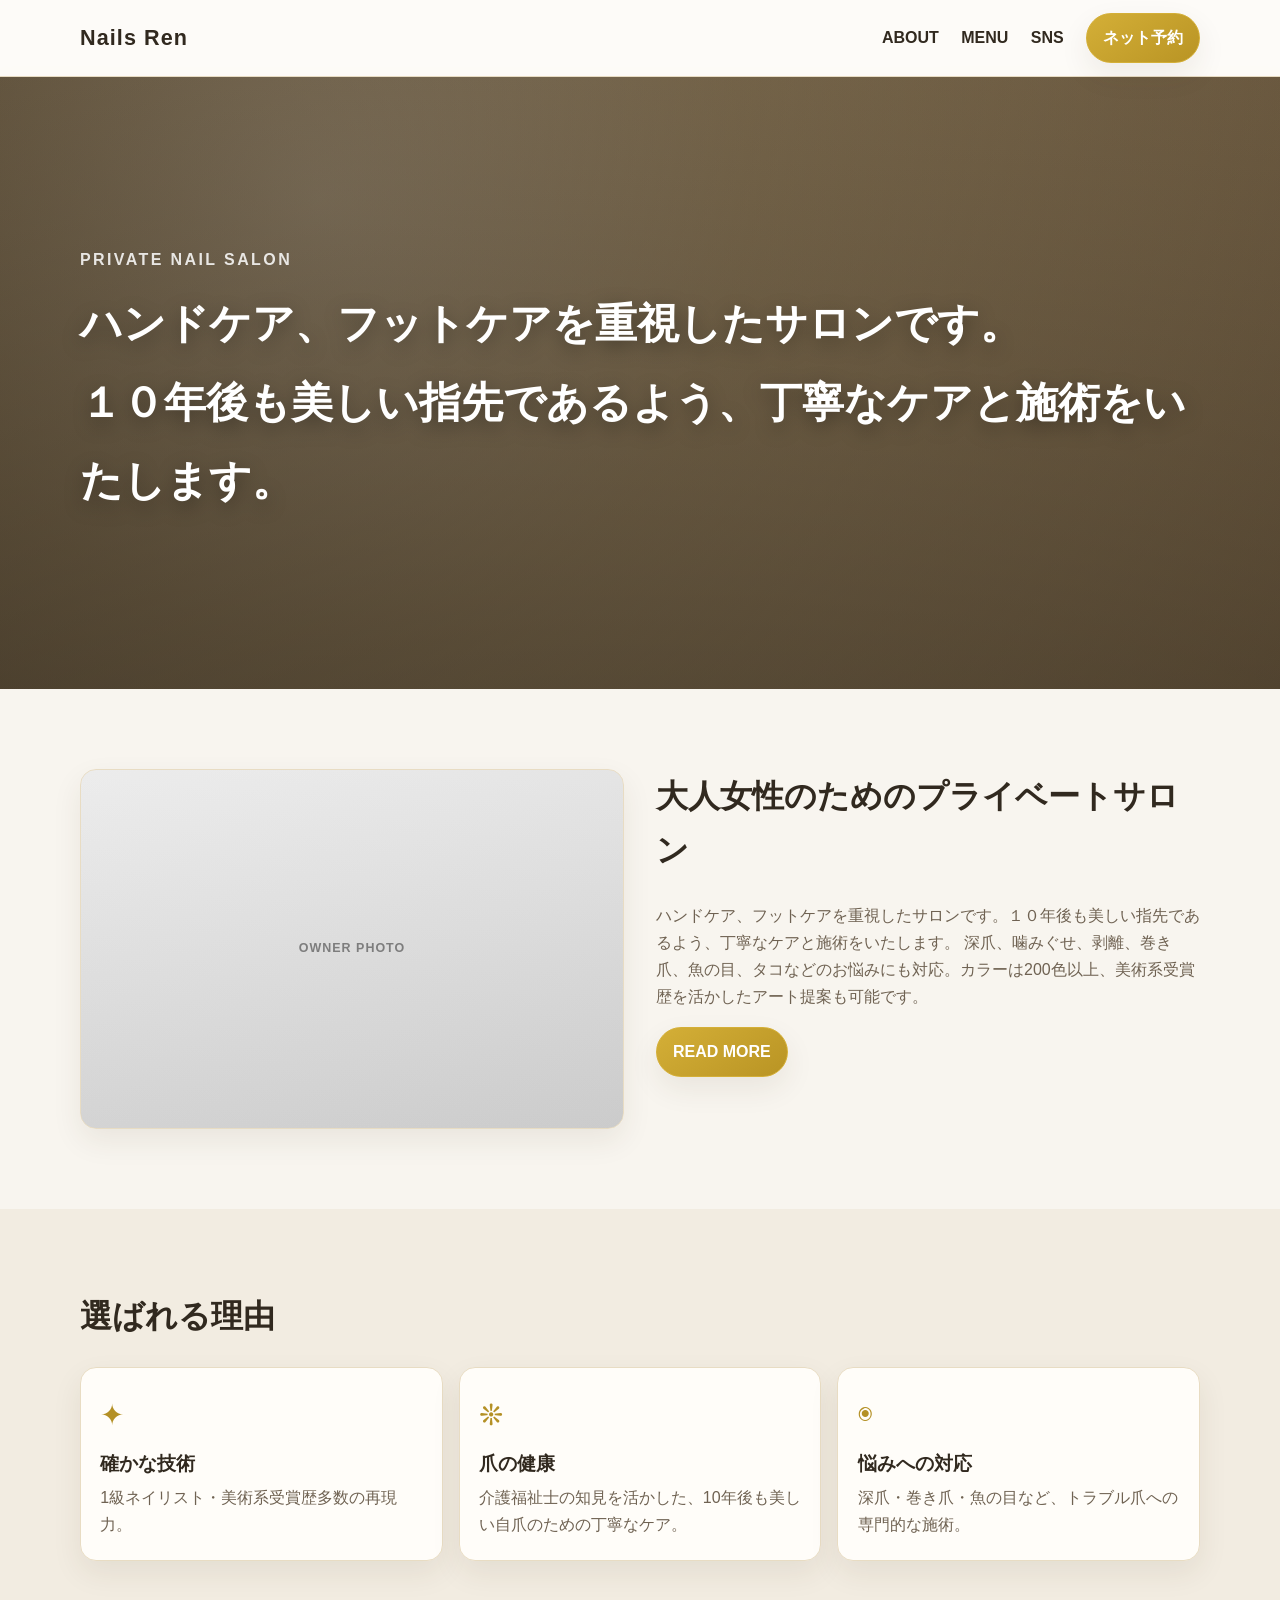
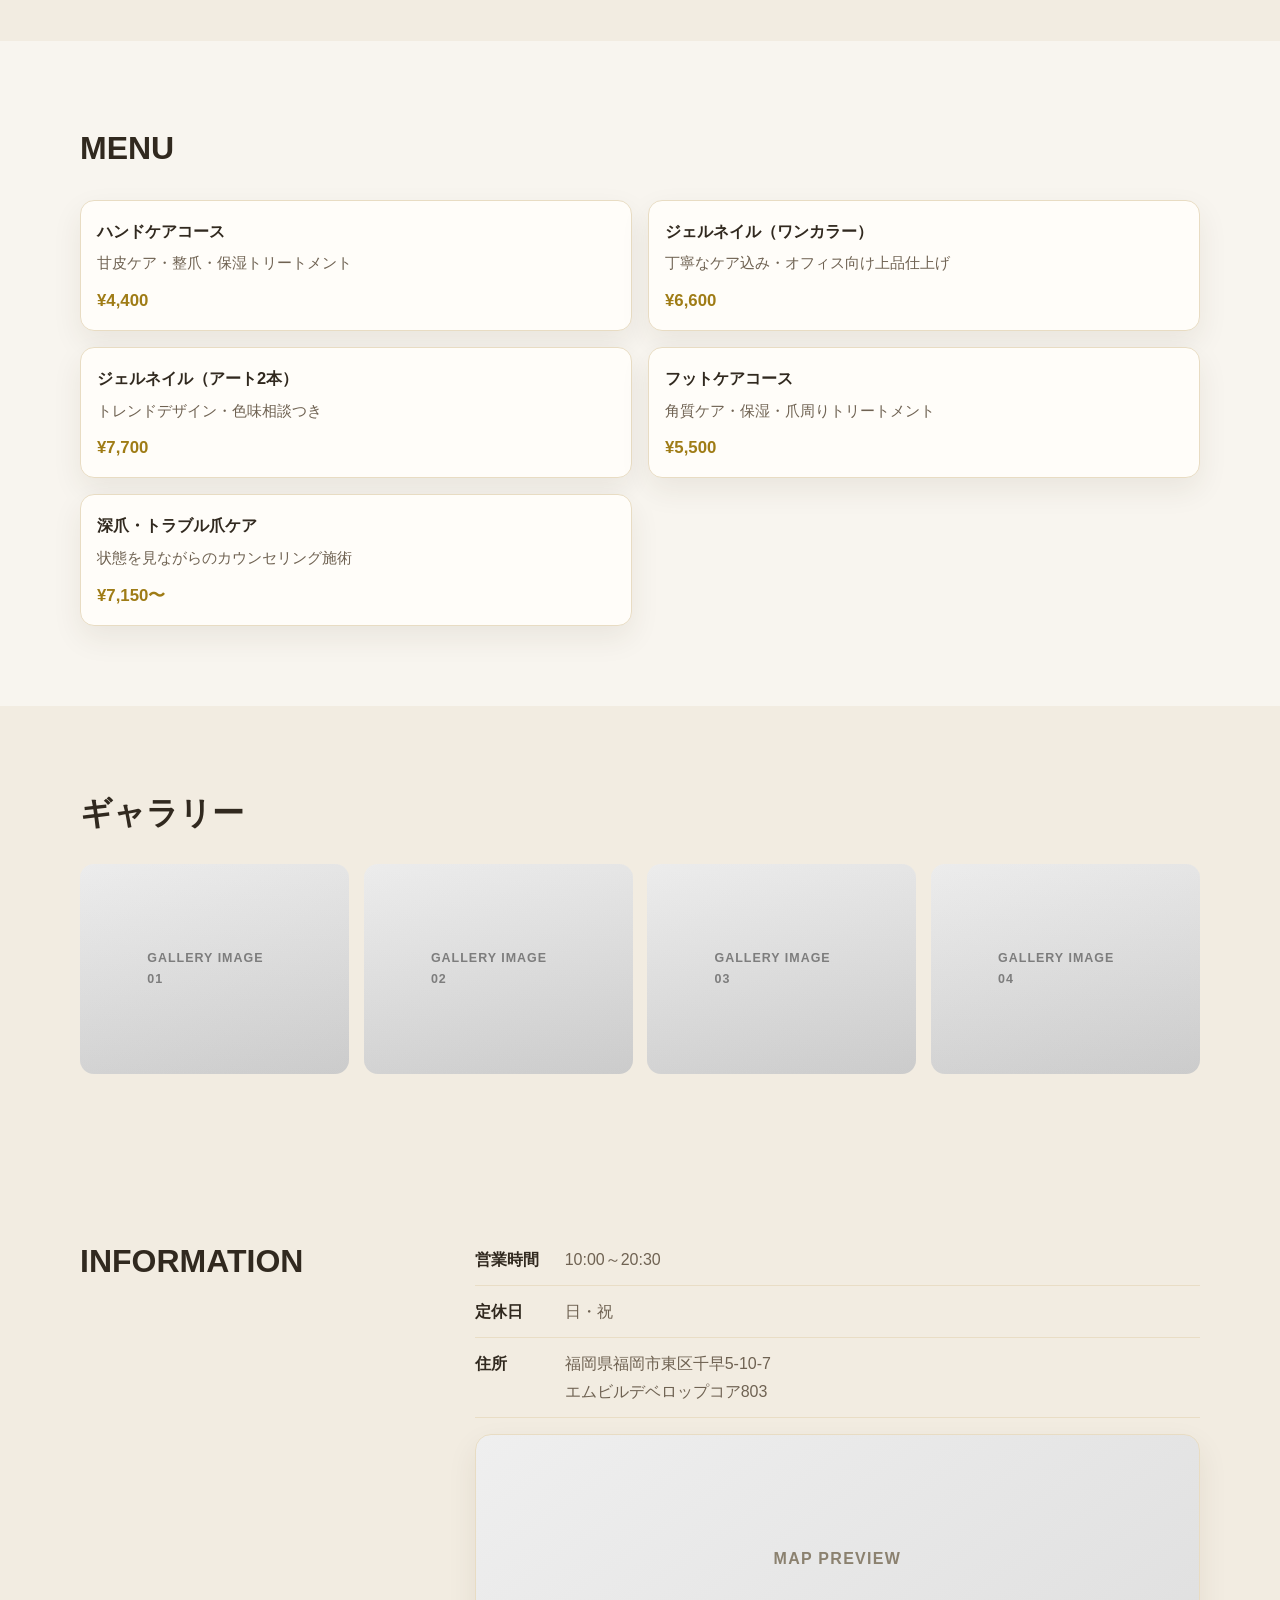
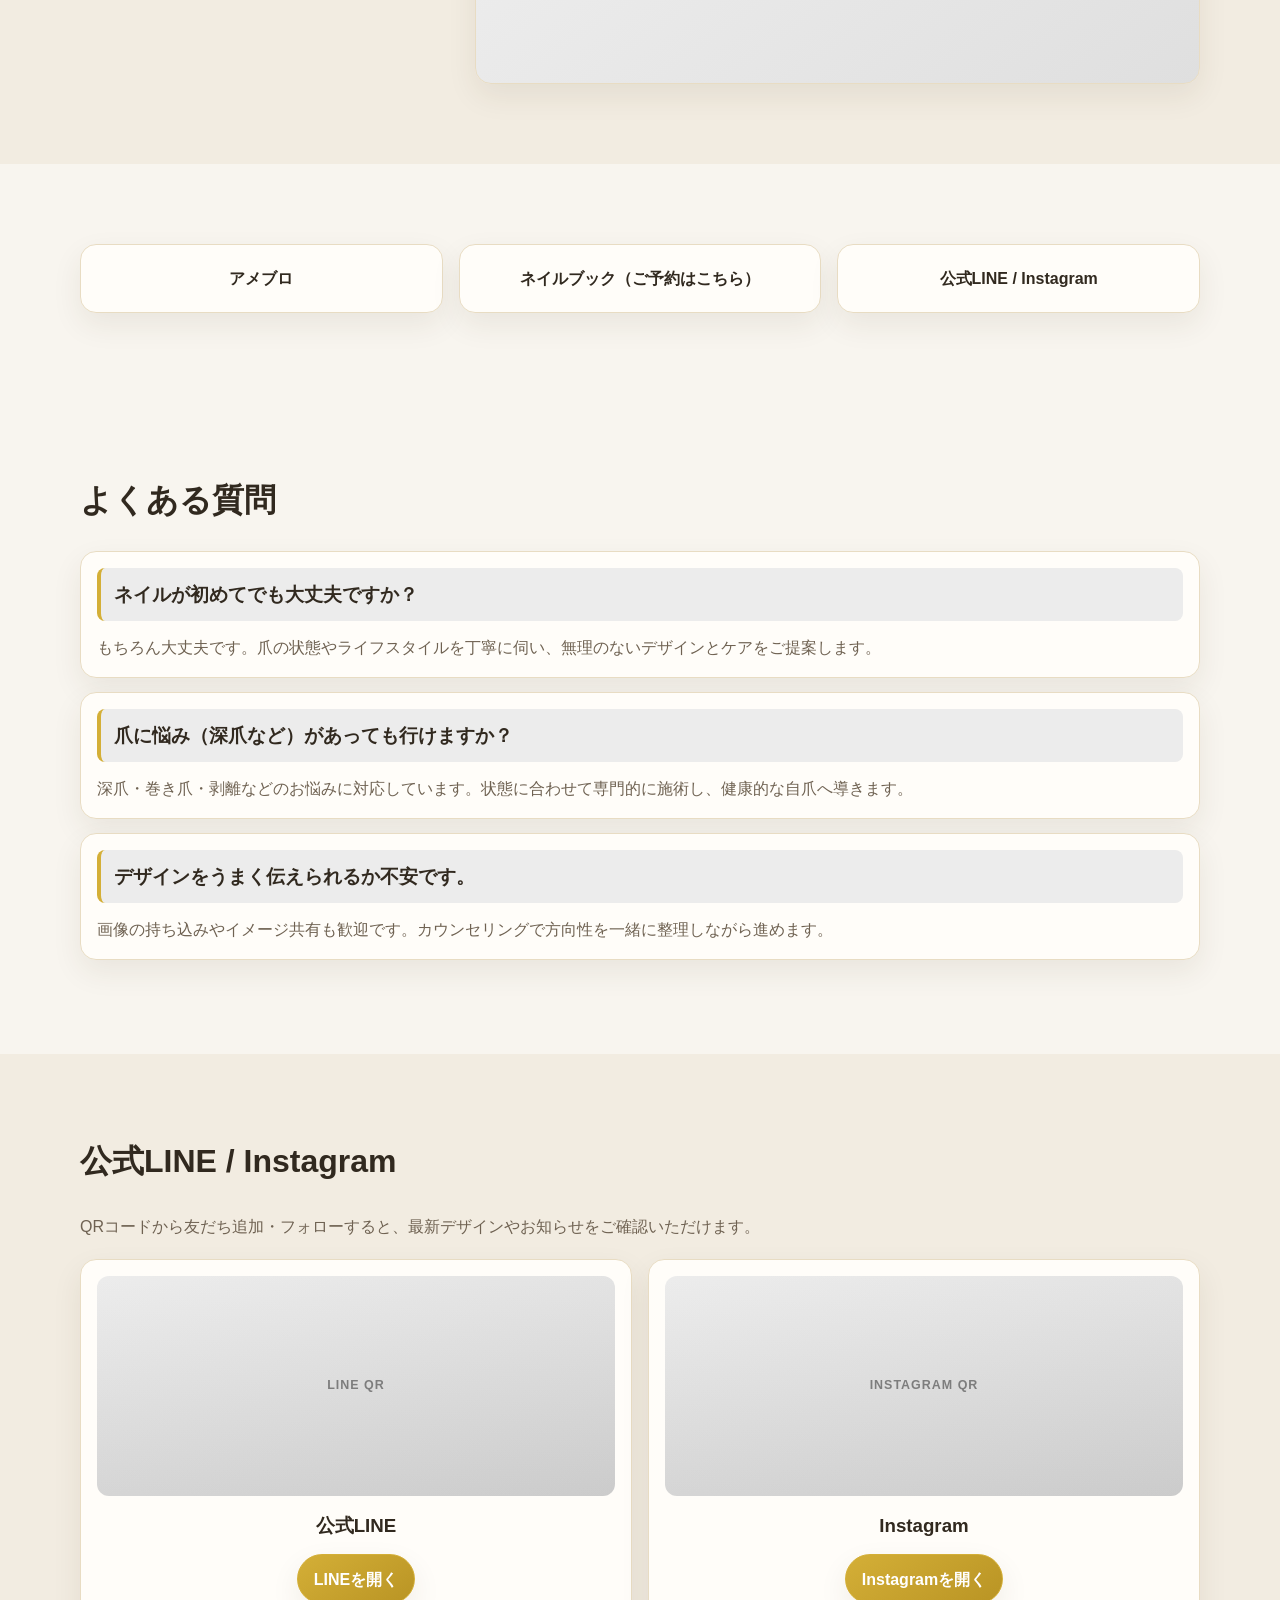
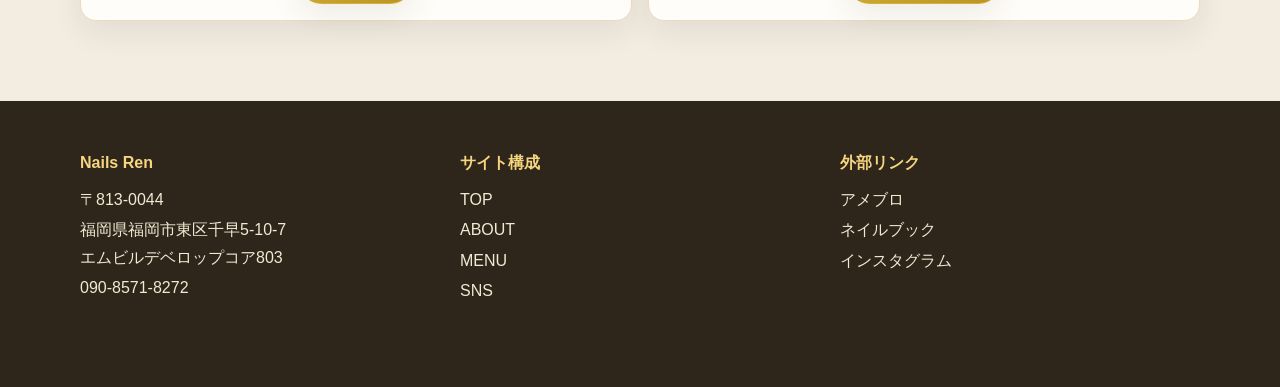
==== commit acbc61a1: "Add files via upload" ====
--- a/index.html
+++ b/index.html
@@ -13,10 +13,11 @@
 <body>
   <header class="site-header reveal">
     <div class="container nav-inner">
-      <a class="logo" href="index.html">Nails Ren</a>
+      <a class="logo" href="#top">Nails Ren</a>
       <nav class="desktop-nav" aria-label="メインメニュー">
-        <a href="about.html">ABOUT</a>
-        <a href="menu.html">MENU</a>
+        <a href="#about-section">ABOUT</a>
+        <a href="#menu-section">MENU</a>
+        <a href="#sns-section">SNS</a>
         <a class="btn btn-booking" href="https://nailbook.jp/nail-salon/22773" target="_blank" rel="noopener noreferrer">ネット予約</a>
       </nav>
 
@@ -25,8 +26,9 @@
           <span></span><span></span><span></span>
         </summary>
         <nav class="mobile-drawer" aria-label="モバイルメニュー">
-          <a href="about.html">ABOUT</a>
-          <a href="menu.html">MENU</a>
+          <a href="#about-section">ABOUT</a>
+          <a href="#menu-section">MENU</a>
+          <a href="#sns-section">SNS</a>
           <a href="https://nailbook.jp/nail-salon/22773" target="_blank" rel="noopener noreferrer">ネット予約</a>
         </nav>
       </details>
@@ -34,7 +36,7 @@
   </header>
 
   <main>
-    <section class="hero">
+    <section id="top" class="hero">
       <div class="hero-overlay"></div>
       <div class="container hero-content reveal delay-1">
         <p class="hero-kicker">Private Nail Salon</p>
@@ -45,7 +47,7 @@
       </div>
     </section>
 
-    <section class="section">
+    <section id="about-section" class="section">
       <div class="container two-col">
         <div class="media-card reveal delay-1 photo-placeholder" role="img" aria-label="オーナー写真プレースホルダー" data-label="Owner Photo"></div>
         <div class="text-card reveal delay-2">
@@ -54,12 +56,12 @@
             ハンドケア、フットケアを重視したサロンです。１０年後も美しい指先であるよう、丁寧なケアと施術をいたします。
             深爪、噛みぐせ、剥離、巻き爪、魚の目、タコなどのお悩みにも対応。カラーは200色以上、美術系受賞歴を活かしたアート提案も可能です。
           </p>
-          <a href="about.html" class="btn">READ MORE</a>
-        </div>
-      </div>
-    </section>
-
-    <section class="section muted">
+          <a href="#reason-section" class="btn">READ MORE</a>
+        </div>
+      </div>
+    </section>
+
+    <section id="reason-section" class="section muted">
       <div class="container">
         <h2 class="reveal">選ばれる理由</h2>
         <div class="strength-grid">
@@ -82,7 +84,40 @@
       </div>
     </section>
 
-    <section class="section">
+    <section id="menu-section" class="section">
+      <div class="container">
+        <h2 class="reveal">MENU</h2>
+        <div class="menu-list reveal delay-1">
+          <div class="menu-item">
+            <h3>ハンドケアコース</h3>
+            <p>甘皮ケア・整爪・保湿トリートメント</p>
+            <strong>¥4,400</strong>
+          </div>
+          <div class="menu-item">
+            <h3>ジェルネイル（ワンカラー）</h3>
+            <p>丁寧なケア込み・オフィス向け上品仕上げ</p>
+            <strong>¥6,600</strong>
+          </div>
+          <div class="menu-item">
+            <h3>ジェルネイル（アート2本）</h3>
+            <p>トレンドデザイン・色味相談つき</p>
+            <strong>¥7,700</strong>
+          </div>
+          <div class="menu-item">
+            <h3>フットケアコース</h3>
+            <p>角質ケア・保湿・爪周りトリートメント</p>
+            <strong>¥5,500</strong>
+          </div>
+          <div class="menu-item">
+            <h3>深爪・トラブル爪ケア</h3>
+            <p>状態を見ながらのカウンセリング施術</p>
+            <strong>¥7,150〜</strong>
+          </div>
+        </div>
+      </div>
+    </section>
+
+    <section class="section muted">
       <div class="container">
         <h2 class="reveal">ギャラリー</h2>
         <div class="gallery-grid">
@@ -114,7 +149,7 @@
       <div class="container link-grid">
         <a class="link-card reveal delay-1" target="_blank" href="https://ameblo.jp/nailsren/" rel="noopener noreferrer">アメブロ</a>
         <a class="link-card reveal delay-2" target="_blank" href="https://nailbook.jp/nail-salon/22773" rel="noopener noreferrer">ネイルブック（ご予約はこちら）</a>
-        <a class="link-card reveal delay-3" target="_blank" href="https://www.instagram.com/ryoko_nailsren/?hl=ja" rel="noopener noreferrer">インスタグラム</a>
+        <a class="link-card reveal delay-3" href="#sns-section">公式LINE / Instagram</a>
       </div>
     </section>
 
@@ -135,6 +170,24 @@
         </article>
       </div>
     </section>
+    <section id="sns-section" class="section muted sns-section">
+      <div class="container">
+        <h2 class="reveal">公式LINE / Instagram</h2>
+        <p class="sns-lead reveal delay-1">QRコードから友だち追加・フォローすると、最新デザインやお知らせをご確認いただけます。</p>
+        <div class="sns-grid">
+          <article class="sns-card reveal delay-1">
+            <div class="qr-placeholder photo-placeholder" data-label="LINE QR" role="img" aria-label="LINE QRコードプレースホルダー"></div>
+            <h3>公式LINE</h3>
+            <a class="btn" href="https://line.me/" target="_blank" rel="noopener noreferrer">LINEを開く</a>
+          </article>
+          <article class="sns-card reveal delay-2">
+            <div class="qr-placeholder photo-placeholder" data-label="Instagram QR" role="img" aria-label="Instagram QRコードプレースホルダー"></div>
+            <h3>Instagram</h3>
+            <a class="btn" href="https://www.instagram.com/ryoko_nailsren/?hl=ja" target="_blank" rel="noopener noreferrer">Instagramを開く</a>
+          </article>
+        </div>
+      </div>
+    </section>
   </main>
 
   <footer class="site-footer">
@@ -147,9 +200,10 @@
       </div>
       <div>
         <h4>サイト構成</h4>
-        <p><a href="index.html">TOP</a></p>
-        <p><a href="about.html">ABOUT</a></p>
-        <p><a href="menu.html">MENU</a></p>
+        <p><a href="#top">TOP</a></p>
+        <p><a href="#about-section">ABOUT</a></p>
+        <p><a href="#menu-section">MENU</a></p>
+        <p><a href="#sns-section">SNS</a></p>
       </div>
       <div>
         <h4>外部リンク</h4>
@@ -162,8 +216,8 @@
 
   <nav class="mobile-floating-menu" aria-label="クイックメニュー">
     <a href="https://nailbook.jp/nail-salon/22773" target="_blank" rel="noopener noreferrer"><span class="emoji">📅</span><span>予約</span></a>
-    <a href="menu.html"><span class="emoji">✦</span><span>メニュー</span></a>
-    <a href="https://www.instagram.com/ryoko_nailsren/?hl=ja" target="_blank" rel="noopener noreferrer"><span class="emoji">💬</span><span>公式LINE/Instagram</span></a>
+    <a href="#menu-section"><span class="emoji">✦</span><span>メニュー</span></a>
+    <a href="#sns-section"><span class="emoji">💬</span><span>公式LINE/Instagram</span></a>
   </nav>
 </body>
 </html>
--- a/style.css
+++ b/style.css
@@ -12,6 +12,10 @@
 
 * { box-sizing: border-box; }
 html, body { margin: 0; padding: 0; }
+html {
+  scroll-behavior: smooth;
+  scroll-padding-top: 92px;
+}
 body {
   font-family: "Yu Gothic", "Hiragino Kaku Gothic ProN", sans-serif;
   color: var(--text);
@@ -191,6 +195,32 @@
   grid-template-columns: repeat(3, 1fr);
   gap: 1rem;
 }
+
+.menu-list {
+  display: grid;
+  grid-template-columns: repeat(2, 1fr);
+  gap: 1rem;
+}
+.menu-item {
+  border: 1px solid var(--border);
+  border-radius: 14px;
+  background: var(--surface);
+  box-shadow: var(--shadow);
+  padding: 1rem 1rem 0.9rem;
+}
+.menu-item h3 {
+  margin: 0;
+  font-size: 1.03rem;
+}
+.menu-item p {
+  margin: 0.35rem 0 0.7rem;
+  color: var(--subtext);
+  font-size: 0.94rem;
+}
+.menu-item strong {
+  color: #9f7c16;
+  font-size: 1.05rem;
+}
 .strength-card { padding: 1.4rem 1.2rem; }
 .strength-icon {
   font-size: 1.8rem;
@@ -253,6 +283,31 @@
 }
 .faq p { margin: .8rem 0 0; color: var(--subtext); }
 
+.sns-section .sns-lead {
+  margin: 0 0 1.2rem;
+  color: var(--subtext);
+}
+.sns-grid {
+  display: grid;
+  grid-template-columns: repeat(2, 1fr);
+  gap: 1rem;
+}
+.sns-card {
+  border: 1px solid var(--border);
+  border-radius: 16px;
+  background: var(--surface);
+  box-shadow: var(--shadow);
+  padding: 1rem;
+  text-align: center;
+}
+.sns-card h3 {
+  margin: 0.85rem 0 0.8rem;
+}
+.qr-placeholder {
+  min-height: 220px;
+  border-radius: 12px;
+}
+
 .site-footer {
   background: #2f261b;
   color: #f2e8d3;
@@ -312,9 +367,12 @@
   .info-grid { grid-template-columns: 1fr; }
   .gallery-grid { grid-template-columns: repeat(2, 1fr); }
   .link-grid { grid-template-columns: 1fr; }
+  .menu-list,
+  .sns-grid { grid-template-columns: 1fr; }
 }
 
 @media (max-width: 768px) {
+  html { scroll-padding-top: 82px; }
   body { padding-bottom: 64px; }
   .desktop-nav { display: none; }
   .mobile-menu { display: block; }
